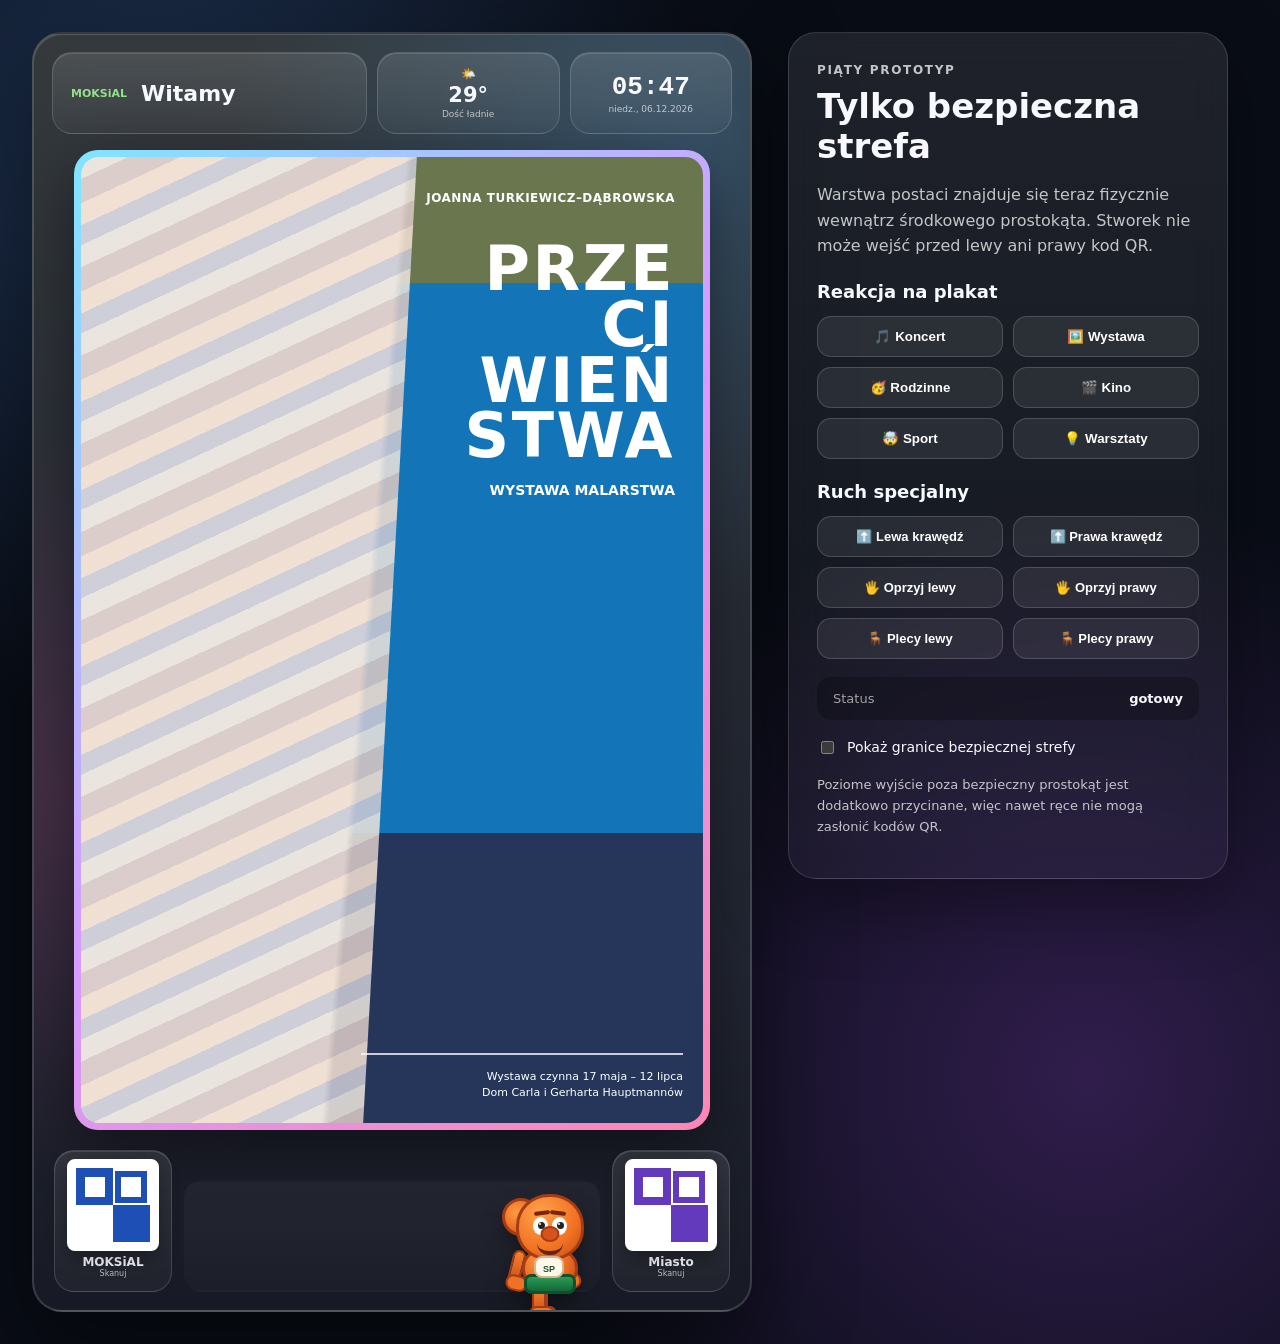
==== index.html @ c678b109 "Przełącz podgląd na wersję zamkniętą w bezpiecznej strefie" ====
<!doctype html>
<html lang="pl">
<head>
  <meta charset="utf-8">
  <meta name="viewport" content="width=device-width, initial-scale=1">
  <title>Interaktywny Stworek — prototyp ruchu</title>
  <link rel="stylesheet" href="demo.css?v=5">
  <link rel="stylesheet" href="src/mascot-v3.css?v=5">
  <link rel="stylesheet" href="src/mascot-v4-overrides.css?v=5">
  <link rel="stylesheet" href="src/mascot-v5-overrides.css?v=5">
</head>
<body>
  <main class="workspace">
    <section class="screen" id="signage-demo" aria-label="Podgląd ekranu digital signage">
      <header class="screen__header">
        <div class="card welcome"><span class="welcome__mark">MOKSiAL</span><strong>Witamy</strong></div>
        <div class="card weather">🌤️ <strong>29°</strong><span>Dość ładnie</span></div>
        <div class="card clock"><strong id="clock">14:06</strong><span id="date">pon., 29.06.2026</span></div>
      </header>

      <section class="poster-frame" aria-live="polite">
        <div class="poster poster--wystawa" id="demo-poster" data-category="wystawa">
          <p class="poster__eyebrow" id="poster-eyebrow">JOANNA TURKIEWICZ–DĄBROWSKA</p>
          <h1 id="poster-title">PRZE<br>CI<br>WIEŃ<br>STWA</h1>
          <p class="poster__subtitle" id="poster-subtitle">WYSTAWA MALARSTWA</p>
          <div class="poster__art" aria-hidden="true"></div>
          <div class="poster__details" id="poster-details">Wystawa czynna 17 maja – 12 lipca<br>Dom Carla i Gerharta Hauptmannów</div>
        </div>
      </section>

      <footer class="screen__dock" id="mascot-host">
        <article class="qr-card" id="qr-left"><div class="fake-qr" aria-hidden="true"></div><strong>MOKSiAL</strong><span>Skanuj</span></article>
        <div class="mascot-track" id="mascot-track" aria-hidden="true"><span>bezpieczna strefa stworka</span></div>
        <article class="qr-card" id="qr-right"><div class="fake-qr fake-qr--city" aria-hidden="true"></div><strong>Miasto</strong><span>Skanuj</span></article>
      </footer>
    </section>

    <aside class="panel">
      <p class="panel__kicker">Piąty prototyp</p>
      <h2>Tylko bezpieczna strefa</h2>
      <p>Warstwa postaci znajduje się teraz fizycznie wewnątrz środkowego prostokąta. Stworek nie może wejść przed lewy ani prawy kod QR.</p>

      <h3>Reakcja na plakat</h3>
      <div class="panel__buttons">
        <button data-demo="koncert">🎵 Koncert</button>
        <button data-demo="wystawa">🖼️ Wystawa</button>
        <button data-demo="rodzinne">🥳 Rodzinne</button>
        <button data-demo="kino">🎬 Kino</button>
        <button data-demo="sport">🤯 Sport</button>
        <button data-demo="warsztaty">💡 Warsztaty</button>
      </div>

      <h3>Ruch specjalny</h3>
      <div class="panel__buttons panel__buttons--special">
        <button data-action="climb-left">⬆️ Lewa krawędź</button>
        <button data-action="climb-right">⬆️ Prawa krawędź</button>
        <button data-action="lean-left-hand">🖐️ Oprzyj lewy</button>
        <button data-action="lean-right-hand">🖐️ Oprzyj prawy</button>
        <button data-action="lean-left-back">🪑 Plecy lewy</button>
        <button data-action="lean-right-back">🪑 Plecy prawy</button>
      </div>

      <div class="panel__status"><span>Status</span><strong id="status">uruchamianie…</strong></div>
      <label class="toggle"><input type="checkbox" id="debug-toggle"> Pokaż granice bezpiecznej strefy</label>
      <p class="panel__note">Poziome wyjście poza bezpieczny prostokąt jest dodatkowo przycinane, więc nawet ręce nie mogą zasłonić kodów QR.</p>
    </aside>
  </main>

  <script src="src/mascot-v3.js?v=5"></script>
  <script src="src/mascot-v4-patch.js?v=5"></script>
  <script src="demo-v5.js?v=5"></script>
</body>
</html>
---- demo.css ----
:root{color-scheme:dark;font-family:Inter,system-ui,-apple-system,BlinkMacSystemFont,"Segoe UI",sans-serif;background:#090d16;color:#f7f9ff}*{box-sizing:border-box}body{margin:0;min-height:100vh;background:radial-gradient(circle at 12% 12%,#1d3150,transparent 34%),radial-gradient(circle at 85% 80%,#301d4c,transparent 38%),#090d16}.workspace{width:min(1480px,100%);margin:0 auto;padding:32px;display:grid;grid-template-columns:minmax(430px,720px) minmax(280px,440px);gap:36px;align-items:start}.screen{position:relative;aspect-ratio:9/16;border:2px solid rgba(255,255,255,.14);border-radius:30px;padding:18px;background:linear-gradient(180deg,#34393c,#222633 72%,#171a24);box-shadow:0 32px 90px rgba(0,0,0,.5),inset 0 1px rgba(255,255,255,.15);overflow:hidden}.screen:before{content:"";position:absolute;inset:0;background:radial-gradient(circle at 90% 10%,rgba(71,173,255,.22),transparent 34%),radial-gradient(circle at 10% 60%,rgba(255,81,176,.16),transparent 38%);pointer-events:none}.screen__header{position:relative;z-index:2;display:grid;grid-template-columns:1.55fr .9fr .8fr;gap:10px;height:82px}.card{border:1px solid rgba(255,255,255,.15);border-radius:20px;background:linear-gradient(180deg,rgba(255,255,255,.12),rgba(255,255,255,.04));backdrop-filter:blur(18px);box-shadow:inset 0 1px rgba(255,255,255,.12)}.welcome{display:flex;align-items:center;gap:14px;padding:14px 18px}.welcome__mark{font-size:11px;color:#91e387;font-weight:900}.welcome strong{font-size:22px}.weather,.clock{display:flex;flex-direction:column;justify-content:center;align-items:center;gap:2px}.weather{font-size:12px}.weather strong{font-size:21px}.weather span,.clock span{font-size:9px;color:rgba(255,255,255,.68)}.clock strong{font-size:26px;font-family:ui-monospace,Menlo,monospace}.poster-frame{position:absolute;z-index:2;left:40px;right:40px;top:116px;bottom:180px;border-radius:24px;padding:7px;background:linear-gradient(135deg,#7fe5ff,#d69cff,#ff86b3);box-shadow:0 22px 60px rgba(0,0,0,.44)}.poster{position:relative;width:100%;height:100%;border-radius:18px;overflow:hidden;background:#f6f1e7;color:#fff;padding:34px 28px;text-align:right;isolation:isolate;transition:background .45s ease,filter .45s ease}.poster:before{content:"";position:absolute;inset:0;z-index:-3;background:linear-gradient(95deg,rgba(255,255,255,.95) 0 46%,rgba(0,0,0,0) 47%)}.poster__art{position:absolute;z-index:-2;inset:0 46% 0 0;background:repeating-linear-gradient(155deg,#e9e2db 0 20px,#d7c7c4 20px 42px,#f0ddcf 42px 62px,#c9c9d4 62px 80px);clip-path:polygon(0 0,100% 0,84% 100%,0 100%);opacity:.88}.poster__eyebrow{margin:0 0 36px 48%;font-size:12px;font-weight:900;letter-spacing:.04em}.poster h1{margin:0 0 12px 48%;font-size:clamp(34px,6vw,62px);line-height:.9;letter-spacing:.04em}.poster__subtitle{margin:18px 0 0 48%;font-size:14px;font-weight:900}.poster__details{position:absolute;left:45%;right:20px;bottom:22px;padding-top:14px;border-top:2px solid rgba(255,255,255,.75);font-size:11px;line-height:1.45}.poster--wystawa{background:linear-gradient(180deg,#69764e 0 13%,#1375b7 13% 70%,#26365a 70%)}.poster--koncert{background:linear-gradient(180deg,#4f1020,#ba2e17 58%,#1b0d14)}.poster--koncert:before{background:radial-gradient(circle at 20% 45%,rgba(255,182,61,.96),transparent 18%),linear-gradient(95deg,#30100e 0 46%,transparent 47%)}.poster--koncert .poster__art{background:repeating-linear-gradient(90deg,#ff9e1b 0 8px,#db2c18 8px 15px,#3b0f11 15px 25px)}.poster--rodzinne{background:linear-gradient(180deg,#f6c86b,#e56c86 65%,#65407d)}.poster--rodzinne:before{background:linear-gradient(95deg,#fff0c9 0 46%,transparent 47%)}.poster--kino{background:linear-gradient(180deg,#0c1731,#273c7a 60%,#0a101f)}.poster--kino:before{background:linear-gradient(95deg,#19213a 0 46%,transparent 47%)}.poster--sport{background:linear-gradient(180deg,#145370,#1b8a70 63%,#123a3d)}.poster--sport:before{background:linear-gradient(95deg,#cbe9e8 0 46%,transparent 47%)}.poster--warsztaty{background:linear-gradient(180deg,#6a3f86,#d15a72 65%,#43264c)}.poster--warsztaty:before{background:linear-gradient(95deg,#f1dfb7 0 46%,transparent 47%)}.screen__dock{position:absolute;z-index:4;left:20px;right:20px;bottom:18px;height:142px;display:grid;grid-template-columns:118px 1fr 118px;gap:12px;align-items:end;overflow:visible}.qr-card{position:relative;height:142px;border-radius:20px;border:1px solid rgba(255,255,255,.15);background:linear-gradient(180deg,rgba(255,255,255,.1),rgba(255,255,255,.04));display:flex;flex-direction:column;align-items:center;justify-content:flex-start;padding:8px;box-shadow:inset 0 1px rgba(255,255,255,.12)}.qr-card strong{font-size:12px;margin-top:4px}.qr-card span{font-size:8px;color:rgba(255,255,255,.7)}.fake-qr{width:92px;height:92px;border-radius:8px;background:conic-gradient(from 90deg,#1e4fb4 0 25%,#fff 0 50%,#1e4fb4 0 75%,#fff 0);border:9px solid #fff;box-shadow:0 8px 20px rgba(0,0,0,.3);position:relative}.fake-qr:before,.fake-qr:after{content:"";position:absolute;width:20px;height:20px;border:6px solid #1e4fb4;background:#fff;top:3px}.fake-qr:before{left:3px}.fake-qr:after{right:3px}.fake-qr--city{filter:hue-rotate(35deg)}.mascot-track{position:relative;height:112px;align-self:end;border:2px dashed transparent;border-radius:18px;overflow:visible;background:linear-gradient(180deg,rgba(255,255,255,.04),rgba(255,255,255,.02))}.mascot-track>span{position:absolute;inset:auto 0 6px;text-align:center;font-size:9px;color:transparent;letter-spacing:.08em;text-transform:uppercase}.screen.debug .mascot-track{border-color:#ff4d72;background:rgba(255,77,114,.08)}.screen.debug .mascot-track>span{color:#ff91a7}.panel{position:sticky;top:24px;border:1px solid rgba(255,255,255,.14);border-radius:28px;padding:28px;background:linear-gradient(180deg,rgba(255,255,255,.09),rgba(255,255,255,.035));box-shadow:0 26px 70px rgba(0,0,0,.36);backdrop-filter:blur(20px)}.panel__kicker{margin:0 0 6px;color:#7bd9ff;font-weight:900;text-transform:uppercase;letter-spacing:.14em;font-size:12px}.panel h2{margin:0 0 12px;font-size:34px}.panel h3{margin:22px 0 10px;font-size:18px}.panel p{line-height:1.6;color:rgba(255,255,255,.74)}.panel__buttons{display:grid;grid-template-columns:1fr 1fr;gap:10px;margin:14px 0}.panel__buttons--special button{font-size:13px}.panel button{border:1px solid rgba(255,255,255,.16);border-radius:14px;padding:12px;background:rgba(255,255,255,.08);color:#fff;font-weight:800;cursor:pointer;transition:transform .16s ease,background .16s ease}.panel button:hover{transform:translateY(-2px);background:rgba(255,255,255,.14)}.panel__status{display:flex;justify-content:space-between;gap:16px;padding:14px 16px;border-radius:14px;background:rgba(0,0,0,.24);font-size:13px;margin-top:18px}.panel__status span{color:rgba(255,255,255,.6)}.toggle{display:flex;align-items:center;gap:10px;margin:18px 0;font-size:14px}.panel__note{font-size:13px!important}@media(max-width:980px){.workspace{grid-template-columns:1fr;padding:18px}.screen{width:min(100%,620px);margin:0 auto}.panel{position:static}}@media(max-width:560px){.workspace{padding:8px}.screen{border-radius:18px;padding:10px}.screen__header{height:66px;gap:6px}.welcome{padding:8px}.welcome strong{font-size:16px}.welcome__mark{font-size:8px}.weather strong{font-size:16px}.clock strong{font-size:19px}.poster-frame{left:22px;right:22px;top:88px;bottom:145px}.poster{padding:22px 16px}.poster__eyebrow{font-size:8px;margin-bottom:24px}.poster h1{font-size:32px}.poster__subtitle{font-size:10px}.poster__details{font-size:8px}.screen__dock{height:112px;grid-template-columns:86px 1fr 86px}.qr-card{height:112px}.fake-qr{width:68px;height:68px}.mascot-track{height:88px}.panel{padding:20px}.panel h2{font-size:28px}.panel__buttons{grid-template-columns:1fr}}
---- src/mascot-v3.css ----
.mascot-layer {
  position: absolute;
  inset: 0;
  z-index: 40;
  overflow: visible;
  pointer-events: none;
}

.mascot {
  --mascot-size: 108px;
  position: absolute;
  left: 0;
  bottom: 0;
  width: var(--mascot-size);
  height: calc(var(--mascot-size) * 1.18);
  transform-origin: 50% 100%;
  will-change: left, bottom;
  transition:
    left 1.55s cubic-bezier(.42, 0, .2, 1),
    bottom 1.05s cubic-bezier(.42, 0, .2, 1);
  filter: drop-shadow(0 10px 10px rgba(0, 0, 0, .32));
}

.mascot__reaction {
  position: absolute;
  left: 50%;
  bottom: 94%;
  min-width: 34px;
  padding: 5px 9px;
  border-radius: 999px;
  background: #fff;
  color: #152032;
  font-size: 15px;
  font-weight: 950;
  text-align: center;
  box-shadow: 0 8px 20px rgba(0, 0, 0, .3);
  opacity: 0;
  transform: translate(-50%, 5px) scale(.78);
  transition: opacity .2s ease, transform .2s ease;
  white-space: nowrap;
  z-index: 6;
}

.mascot__reaction::after {
  content: "";
  position: absolute;
  left: 50%;
  top: 100%;
  transform: translateX(-50%);
  border: 6px solid transparent;
  border-top-color: #fff;
}

.mascot.is-speaking .mascot__reaction {
  opacity: 1;
  transform: translate(-50%, 0) scale(1);
}

.mascot__character {
  position: relative;
  width: 100%;
  height: 100%;
  transform-origin: 50% 100%;
}

.mascot__ear,
.mascot__head,
.mascot__body,
.mascot__arm,
.mascot__leg,
.mascot__shorts,
.mascot__badge,
.mascot__nose,
.mascot__mouth,
.mascot__eye,
.mascot__brow {
  position: absolute;
}

.mascot__ear {
  top: 10px;
  width: 38px;
  height: 38px;
  border-radius: 50%;
  background: radial-gradient(circle at 35% 35%, #ff9b42, #ea6d22 58%, #bb4115 100%);
  border: 3px solid #a63c14;
  z-index: 1;
}

.mascot__ear--left { left: 6px; }
.mascot__ear--right { right: 6px; }

.mascot__head {
  left: 20px;
  top: 6px;
  width: 68px;
  height: 66px;
  border-radius: 48% 48% 46% 46%;
  background: radial-gradient(circle at 35% 28%, #ffa24a 0, #f17323 60%, #c54816 100%);
  border: 3px solid #a63c14;
  z-index: 3;
}

.mascot__brow {
  top: 14px;
  width: 16px;
  height: 4px;
  background: #7a250f;
  border-radius: 999px;
}

.mascot__brow--left { left: 15px; transform: rotate(-8deg); }
.mascot__brow--right { right: 15px; transform: rotate(8deg); }

.mascot__eye {
  top: 20px;
  width: 15px;
  height: 18px;
  border-radius: 50%;
  background: #fff;
}

.mascot__eye i {
  position: absolute;
  left: 5px;
  top: 5px;
  width: 7px;
  height: 7px;
  border-radius: 50%;
  background: #222;
}

.mascot__eye i::after {
  content: "";
  position: absolute;
  left: 1px;
  top: 1px;
  width: 2px;
  height: 2px;
  border-radius: 50%;
  background: #fff;
}

.mascot__eye--left { left: 14px; }
.mascot__eye--right { right: 14px; }

.mascot__nose {
  left: 50%;
  top: 29px;
  width: 19px;
  height: 16px;
  background: #d8521b;
  border: 2px solid #a63c14;
  border-radius: 50%;
  transform: translateX(-50%);
}

.mascot__mouth {
  left: 50%;
  top: 46px;
  width: 26px;
  height: 12px;
  border-bottom: 4px solid #692313;
  border-radius: 0 0 18px 18px;
  transform: translateX(-50%);
}

.mascot__body {
  left: 26px;
  top: 58px;
  width: 56px;
  height: 42px;
  border-radius: 50% 50% 42% 42%;
  background: radial-gradient(circle at 35% 25%, #ff9b42, #eb6a22 62%, #c54816 100%);
  border: 3px solid #a63c14;
  z-index: 2;
}

.mascot__shorts {
  left: 28px;
  top: 86px;
  width: 52px;
  height: 20px;
  border-radius: 7px 7px 8px 8px;
  background: linear-gradient(180deg, #2c9a55, #146837);
  border: 3px solid #0f512c;
  z-index: 3;
}

.mascot__badge {
  left: 38px;
  top: 68px;
  width: 30px;
  height: 22px;
  border-radius: 8px;
  background: #fff7e9;
  border: 2px solid #d0b891;
  color: #1d4e31;
  font: 700 9px/22px Arial, sans-serif;
  text-align: center;
  z-index: 4;
}

.mascot__arm {
  top: 62px;
  width: 13px;
  height: 37px;
  border-radius: 999px;
  background: linear-gradient(180deg, #f4822d, #c84b18);
  border: 2px solid #a63c14;
  transform-origin: 50% 6px;
  z-index: 1;
}

.mascot__arm::after {
  content: "";
  position: absolute;
  left: -3px;
  bottom: -6px;
  width: 18px;
  height: 12px;
  border-radius: 10px;
  background: #ee7125;
  border: 2px solid #a63c14;
}

.mascot__arm--left { left: 17px; transform: rotate(14deg); }
.mascot__arm--right { right: 17px; transform: rotate(-14deg); }

.mascot__leg {
  top: 99px;
  width: 14px;
  height: 30px;
  border-radius: 999px;
  background: linear-gradient(180deg, #f4822d, #c84b18);
  border: 2px solid #a63c14;
  transform-origin: 50% 4px;
  z-index: 0;
}

.mascot__leg::after {
  content: "";
  position: absolute;
  left: -5px;
  bottom: -6px;
  width: 22px;
  height: 11px;
  border-radius: 12px;
  background: #ef7326;
  border: 2px solid #a63c14;
}

.mascot__leg--left { left: 38px; }
.mascot__leg--right { right: 38px; }

.mascot.facing-left .mascot__character { transform: scaleX(-1); }

.mascot.state-idle .mascot__character { animation: mascot-idle 2.4s ease-in-out infinite; }
.mascot.state-walk .mascot__character { animation: mascot-walk-body .78s ease-in-out infinite; }
.mascot.state-walk .mascot__arm--left { animation: mascot-walk-arm-left .78s ease-in-out infinite; }
.mascot.state-walk .mascot__arm--right { animation: mascot-walk-arm-right .78s ease-in-out infinite; }
.mascot.state-walk .mascot__leg--left { animation: mascot-walk-leg-left .78s ease-in-out infinite; }
.mascot.state-walk .mascot__leg--right { animation: mascot-walk-leg-right .78s ease-in-out infinite; }
.mascot.state-look .mascot__character { animation: mascot-look 1.8s ease-in-out infinite; }
.mascot.state-happy .mascot__character { animation: mascot-happy .9s ease-in-out 3; }
.mascot.state-happy .mascot__arm--left,
.mascot.state-happy .mascot__arm--right { animation: mascot-happy-arms .9s ease-in-out 3; }
.mascot.state-dance .mascot__character { animation: mascot-dance 1s ease-in-out infinite; }
.mascot.state-dance .mascot__arm--left { animation: mascot-dance-arm-left 1s ease-in-out infinite; }
.mascot.state-dance .mascot__arm--right { animation: mascot-dance-arm-right 1s ease-in-out infinite; }
.mascot.state-surprised .mascot__character { animation: mascot-surprised .8s ease-in-out 3; }
.mascot.state-think .mascot__character { animation: mascot-think 1.6s ease-in-out infinite; }
.mascot.state-point .mascot__arm--right { animation: mascot-point 1.15s ease-in-out infinite; }
.mascot.state-lean-hand .mascot__character { animation: mascot-lean-still 2s ease-in-out infinite; }
.mascot.state-lean-back .mascot__character { animation: mascot-lean-still 2s ease-in-out infinite; }
.mascot.state-climb .mascot__character { animation: mascot-climb-body .9s ease-in-out infinite; }
.mascot.state-climb .mascot__arm--left { animation: mascot-climb-arm-left .9s ease-in-out infinite; }
.mascot.state-climb .mascot__arm--right { animation: mascot-climb-arm-right .9s ease-in-out infinite; }
.mascot.state-climb .mascot__leg--left { animation: mascot-climb-leg-left .9s ease-in-out infinite; }
.mascot.state-climb .mascot__leg--right { animation: mascot-climb-leg-right .9s ease-in-out infinite; }

.mascot.state-lean-hand.target-left .mascot__arm--right { transform: rotate(-54deg) translateY(-2px); }
.mascot.state-lean-hand.target-right .mascot__arm--right { transform: rotate(-54deg) translateY(-2px); }

.mascot.state-lean-back.target-left .mascot__character {
  transform: translateX(-2px) rotate(-3deg);
}

.mascot.state-lean-back.target-right .mascot__character {
  transform: translateX(2px) rotate(3deg);
}

.mascot.facing-left.state-lean-back.target-right .mascot__character {
  transform: scaleX(-1) translateX(-2px) rotate(-3deg);
}

.mascot.state-surprised .mascot__mouth {
  width: 16px;
  height: 16px;
  border: 3px solid #692313;
  border-radius: 50%;
}

@keyframes mascot-idle {
  0%, 100% { transform: translateY(0) rotate(0); }
  50% { transform: translateY(-1px) rotate(.5deg); }
}

@keyframes mascot-walk-body {
  0%, 100% { transform: translateY(0) rotate(-1deg); }
  50% { transform: translateY(-2px) rotate(1deg); }
}

@keyframes mascot-walk-arm-left {
  0%, 100% { transform: rotate(18deg); }
  50% { transform: rotate(-12deg); }
}

@keyframes mascot-walk-arm-right {
  0%, 100% { transform: rotate(-18deg); }
  50% { transform: rotate(12deg); }
}

@keyframes mascot-walk-leg-left {
  0%, 100% { transform: rotate(-10deg); }
  50% { transform: rotate(10deg); }
}

@keyframes mascot-walk-leg-right {
  0%, 100% { transform: rotate(10deg); }
  50% { transform: rotate(-10deg); }
}

@keyframes mascot-look {
  0%, 100% { transform: rotate(0); }
  50% { transform: rotate(-4deg); }
}

@keyframes mascot-happy {
  0%, 100% { transform: translateY(0); }
  50% { transform: translateY(-4px); }
}

@keyframes mascot-happy-arms {
  0%, 100% { transform: rotate(0); }
  50% { transform: rotate(-42deg); }
}

@keyframes mascot-dance {
  0%, 100% { transform: translateX(-2px) rotate(-4deg); }
  50% { transform: translateX(2px) rotate(4deg); }
}

@keyframes mascot-dance-arm-left {
  0%, 100% { transform: rotate(24deg); }
  50% { transform: rotate(-38deg); }
}

@keyframes mascot-dance-arm-right {
  0%, 100% { transform: rotate(-24deg); }
  50% { transform: rotate(38deg); }
}

@keyframes mascot-surprised {
  0%, 100% { transform: scale(1); }
  50% { transform: scale(1.04); }
}

@keyframes mascot-think {
  0%, 100% { transform: rotate(0); }
  50% { transform: rotate(-4deg); }
}

@keyframes mascot-point {
  0%, 100% { transform: rotate(-18deg); }
  50% { transform: rotate(-60deg); }
}

@keyframes mascot-lean-still {
  0%, 100% { translate: 0 0; }
  50% { translate: 0 -1px; }
}

@keyframes mascot-climb-body {
  0%, 100% { transform: translateY(0) rotate(-2deg); }
  50% { transform: translateY(-3px) rotate(2deg); }
}

@keyframes mascot-climb-arm-left {
  0%, 100% { transform: rotate(18deg); }
  50% { transform: rotate(-48deg); }
}

@keyframes mascot-climb-arm-right {
  0%, 100% { transform: rotate(-18deg); }
  50% { transform: rotate(48deg); }
}

@keyframes mascot-climb-leg-left {
  0%, 100% { transform: rotate(-8deg); }
  50% { transform: rotate(12deg); }
}

@keyframes mascot-climb-leg-right {
  0%, 100% { transform: rotate(12deg); }
  50% { transform: rotate(-8deg); }
}

@media (max-width: 560px) {
  .mascot { --mascot-size: 84px; }
  .mascot__reaction { font-size: 12px; bottom: 90%; }
}

@media (prefers-reduced-motion: reduce) {
  .mascot,
  .mascot * {
    animation: none !important;
    transition: none !important;
  }
}
---- src/mascot-v4-overrides.css ----
.mascot{left:0 !important;bottom:0 !important;transform:translate3d(0,0,0);transition-property:transform !important;transition-timing-function:cubic-bezier(.25,.7,.2,1) !important;will-change:transform;}.mascot__flip{position:relative;width:100%;height:100%;transform-origin:50% 100%;transition:transform .18s ease;}.mascot.facing-left .mascot__flip{transform:scaleX(-1);}.mascot.facing-left .mascot__character{transform:none;}.mascot.state-idle .mascot__character{animation:v4-idle 2.8s ease-in-out infinite;}.mascot.state-walk .mascot__character{animation:v4-walk-body .9s ease-in-out infinite;}.mascot.state-walk .mascot__arm--left{animation:v4-walk-arm-left .9s ease-in-out infinite;}.mascot.state-walk .mascot__arm--right{animation:v4-walk-arm-right .9s ease-in-out infinite;}.mascot.state-walk .mascot__leg--left{animation:v4-walk-leg-left .9s ease-in-out infinite;}.mascot.state-walk .mascot__leg--right{animation:v4-walk-leg-right .9s ease-in-out infinite;}.mascot.state-look .mascot__character{animation:v4-look 2s ease-in-out infinite;}.mascot.state-happy .mascot__character{animation:v4-happy 1s ease-in-out 3;}.mascot.state-happy .mascot__arm--left,.mascot.state-happy .mascot__arm--right{animation:v4-happy-arms 1s ease-in-out 3;}.mascot.state-dance .mascot__character{animation:v4-dance 1.1s ease-in-out infinite;}.mascot.state-dance .mascot__arm--left{animation:v4-dance-arm-left 1.1s ease-in-out infinite;}.mascot.state-dance .mascot__arm--right{animation:v4-dance-arm-right 1.1s ease-in-out infinite;}.mascot.state-dance .mascot__leg--left,.mascot.state-dance .mascot__leg--right{animation:none;}.mascot.state-surprised .mascot__character{animation:v4-surprised .95s ease-in-out 2;}.mascot.state-think .mascot__character{animation:v4-think 1.8s ease-in-out infinite;}.mascot.state-point .mascot__arm--right{animation:v4-point 1.2s ease-in-out infinite;}.mascot.state-lean-hand .mascot__character,.mascot.state-lean-back .mascot__character{animation:v4-lean 2.2s ease-in-out infinite;}.mascot.state-lean-hand .mascot__arm--right{transform:rotate(-58deg) translateY(-1px);}.mascot.state-climb .mascot__character{animation:v4-climb-body 1s ease-in-out infinite;}.mascot.state-climb .mascot__arm--left{animation:v4-climb-arm-left 1s ease-in-out infinite;}.mascot.state-climb .mascot__arm--right{animation:v4-climb-arm-right 1s ease-in-out infinite;}.mascot.state-climb .mascot__leg--left{animation:v4-climb-leg-left 1s ease-in-out infinite;}.mascot.state-climb .mascot__leg--right{animation:v4-climb-leg-right 1s ease-in-out infinite;}@keyframes v4-idle{0%,100%{transform:rotate(0deg);}50%{transform:rotate(.35deg);}}@keyframes v4-walk-body{0%,100%{transform:rotate(-.8deg);}50%{transform:rotate(.8deg);}}@keyframes v4-walk-arm-left{0%,100%{transform:rotate(12deg);}50%{transform:rotate(-8deg);}}@keyframes v4-walk-arm-right{0%,100%{transform:rotate(-12deg);}50%{transform:rotate(8deg);}}@keyframes v4-walk-leg-left{0%,100%{transform:rotate(-7deg);}50%{transform:rotate(7deg);}}@keyframes v4-walk-leg-right{0%,100%{transform:rotate(7deg);}50%{transform:rotate(-7deg);}}@keyframes v4-look{0%,100%{transform:rotate(0deg);}50%{transform:rotate(-3deg);}}@keyframes v4-happy{0%,100%{transform:translateY(0);}50%{transform:translateY(-2px);}}@keyframes v4-happy-arms{0%,100%{transform:rotate(0deg);}50%{transform:rotate(-34deg);}}@keyframes v4-dance{0%,100%{transform:translateX(-1px) rotate(-3deg);}50%{transform:translateX(1px) rotate(3deg);}}@keyframes v4-dance-arm-left{0%,100%{transform:rotate(20deg);}50%{transform:rotate(-30deg);}}@keyframes v4-dance-arm-right{0%,100%{transform:rotate(-20deg);}50%{transform:rotate(30deg);}}@keyframes v4-surprised{0%,100%{transform:scale(1);}50%{transform:scale(1.025);}}@keyframes v4-think{0%,100%{transform:rotate(0deg);}50%{transform:rotate(-3deg);}}@keyframes v4-point{0%,100%{transform:rotate(-20deg);}50%{transform:rotate(-52deg);}}@keyframes v4-lean{0%,100%{transform:translateY(0);}50%{transform:translateY(-.5px);}}@keyframes v4-climb-body{0%,100%{transform:rotate(-1deg);}50%{transform:rotate(1deg);}}@keyframes v4-climb-arm-left{0%,100%{transform:rotate(12deg);}50%{transform:rotate(-38deg);}}@keyframes v4-climb-arm-right{0%,100%{transform:rotate(-12deg);}50%{transform:rotate(38deg);}}@keyframes v4-climb-leg-left{0%,100%{transform:rotate(-6deg);}50%{transform:rotate(9deg);}}@keyframes v4-climb-leg-right{0%,100%{transform:rotate(9deg);}50%{transform:rotate(-6deg);}}
---- src/mascot-v5-overrides.css ----
.mascot-track{overflow:visible!important}.mascot-track>.mascot-layer{clip-path:inset(-140px 0 -30px 0);overflow:visible}.mascot{transition-property:transform!important;transition-timing-function:cubic-bezier(.22,.75,.2,1)!important;transition-duration:1.8s!important}.mascot.state-idle .mascot__character{animation:none!important}.mascot.state-walk .mascot__character{animation:none!important}.mascot.state-walk .mascot__arm--left{animation:v5-arm-left 1.05s ease-in-out infinite!important}.mascot.state-walk .mascot__arm--right{animation:v5-arm-right 1.05s ease-in-out infinite!important}.mascot.state-walk .mascot__leg--left{animation:v5-leg-left 1.05s ease-in-out infinite!important}.mascot.state-walk .mascot__leg--right{animation:v5-leg-right 1.05s ease-in-out infinite!important}.mascot.state-climb .mascot__character{animation:none!important}.mascot.state-climb .mascot__arm--left{animation:v5-climb-arm-left 1.1s ease-in-out infinite!important}.mascot.state-climb .mascot__arm--right{animation:v5-climb-arm-right 1.1s ease-in-out infinite!important}.mascot.state-climb .mascot__leg--left{animation:v5-climb-leg-left 1.1s ease-in-out infinite!important}.mascot.state-climb .mascot__leg--right{animation:v5-climb-leg-right 1.1s ease-in-out infinite!important}.mascot.state-happy .mascot__character{animation:v5-happy 1.15s ease-in-out 2!important}.mascot.state-dance .mascot__character{animation:v5-dance 1.25s ease-in-out infinite!important}.mascot.state-surprised .mascot__character{animation:v5-surprised 1.1s ease-in-out 2!important}.mascot.state-lean-hand .mascot__character,.mascot.state-lean-back .mascot__character{animation:none!important}@keyframes v5-arm-left{0%,100%{transform:rotate(10deg)}50%{transform:rotate(-6deg)}}@keyframes v5-arm-right{0%,100%{transform:rotate(-10deg)}50%{transform:rotate(6deg)}}@keyframes v5-leg-left{0%,100%{transform:rotate(-5deg)}50%{transform:rotate(5deg)}}@keyframes v5-leg-right{0%,100%{transform:rotate(5deg)}50%{transform:rotate(-5deg)}}@keyframes v5-climb-arm-left{0%,100%{transform:rotate(10deg)}50%{transform:rotate(-30deg)}}@keyframes v5-climb-arm-right{0%,100%{transform:rotate(-10deg)}50%{transform:rotate(30deg)}}@keyframes v5-climb-leg-left{0%,100%{transform:rotate(-4deg)}50%{transform:rotate(7deg)}}@keyframes v5-climb-leg-right{0%,100%{transform:rotate(7deg)}50%{transform:rotate(-4deg)}}@keyframes v5-happy{0%,100%{transform:translateY(0)}50%{transform:translateY(-1px)}}@keyframes v5-dance{0%,100%{transform:rotate(-2deg)}50%{transform:rotate(2deg)}}@keyframes v5-surprised{0%,100%{transform:scale(1)}50%{transform:scale(1.015)}}
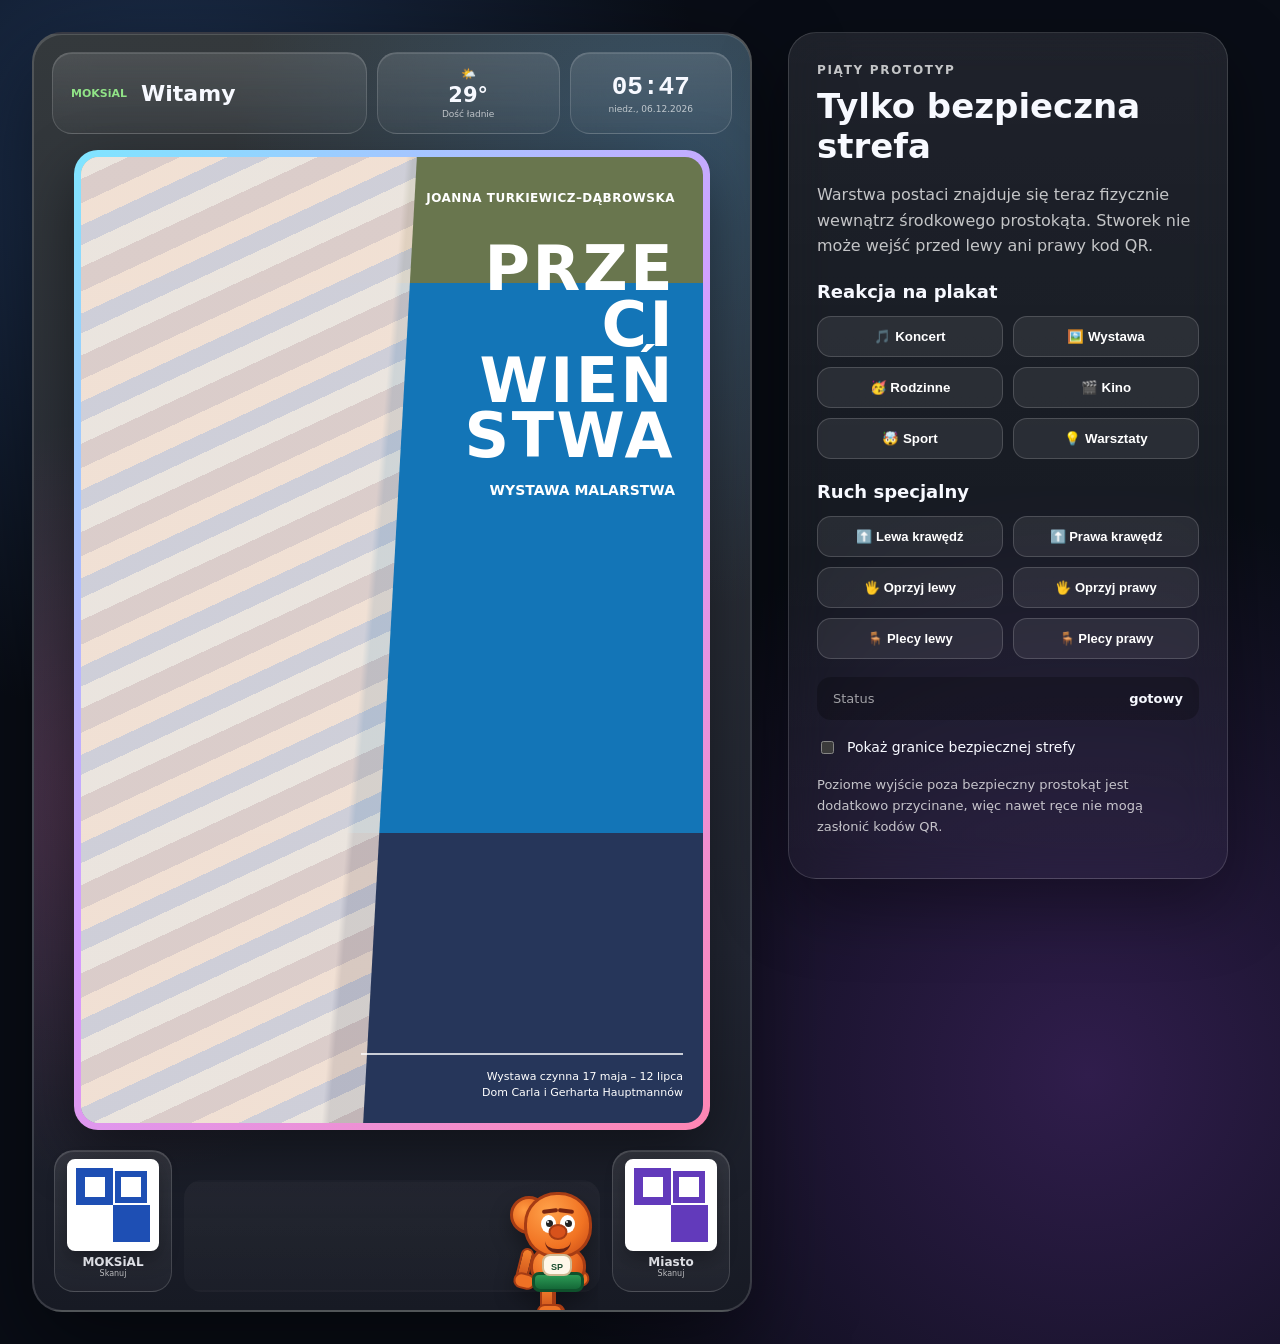
==== commit f67c92b2: "Włącz ścisłe ograniczenie do bezpiecznej strefy" ====
--- a/index.html
+++ b/index.html
@@ -68,6 +68,7 @@
 
   <script src="src/mascot-v3.js?v=5"></script>
   <script src="src/mascot-v4-patch.js?v=5"></script>
+  <script src="src/mascot-v5-patch.js?v=5"></script>
   <script src="demo-v5.js?v=5"></script>
 </body>
 </html>
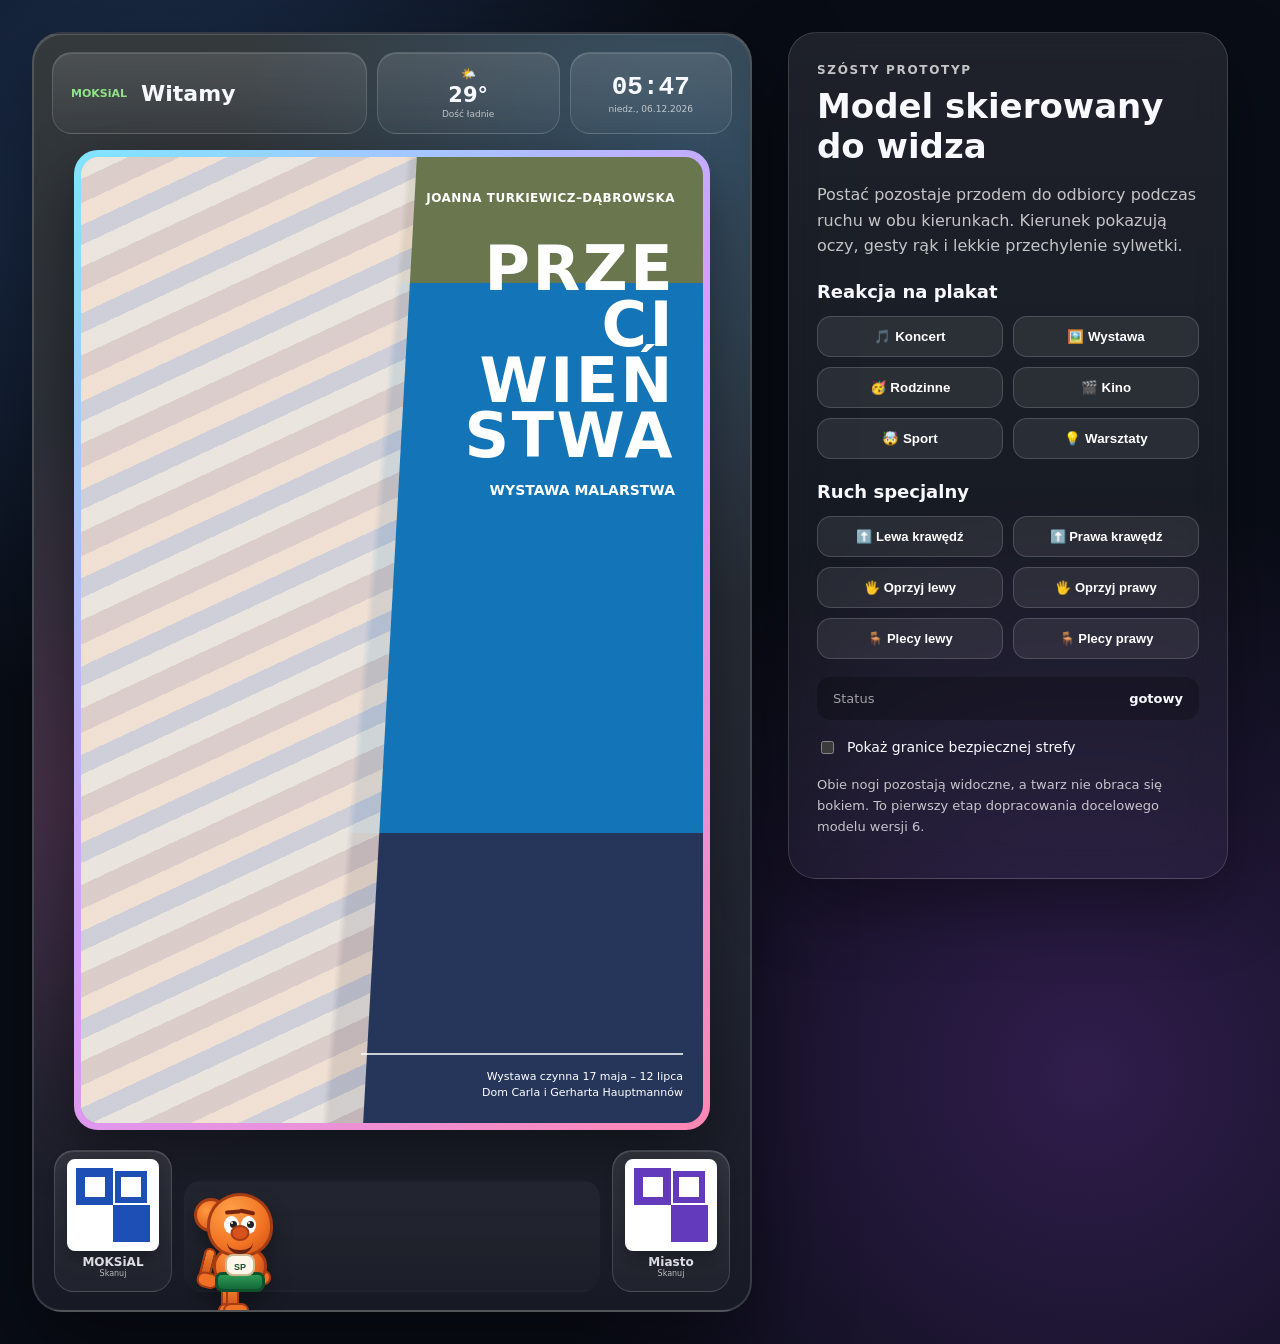
==== commit 6706b980: "Włącz frontowy model stworka wersji 6" ====
--- a/index.html
+++ b/index.html
@@ -4,10 +4,11 @@
   <meta charset="utf-8">
   <meta name="viewport" content="width=device-width, initial-scale=1">
   <title>Interaktywny Stworek — prototyp ruchu</title>
-  <link rel="stylesheet" href="demo.css?v=5">
-  <link rel="stylesheet" href="src/mascot-v3.css?v=5">
-  <link rel="stylesheet" href="src/mascot-v4-overrides.css?v=5">
-  <link rel="stylesheet" href="src/mascot-v5-overrides.css?v=5">
+  <link rel="stylesheet" href="demo.css?v=6">
+  <link rel="stylesheet" href="src/mascot-v3.css?v=6">
+  <link rel="stylesheet" href="src/mascot-v4-overrides.css?v=6">
+  <link rel="stylesheet" href="src/mascot-v5-overrides.css?v=6">
+  <link rel="stylesheet" href="src/mascot-v6-model.css?v=6">
 </head>
 <body>
   <main class="workspace">
@@ -36,9 +37,9 @@
     </section>
 
     <aside class="panel">
-      <p class="panel__kicker">Piąty prototyp</p>
-      <h2>Tylko bezpieczna strefa</h2>
-      <p>Warstwa postaci znajduje się teraz fizycznie wewnątrz środkowego prostokąta. Stworek nie może wejść przed lewy ani prawy kod QR.</p>
+      <p class="panel__kicker">Szósty prototyp</p>
+      <h2>Model skierowany do widza</h2>
+      <p>Postać pozostaje przodem do odbiorcy podczas ruchu w obu kierunkach. Kierunek pokazują oczy, gesty rąk i lekkie przechylenie sylwetki.</p>
 
       <h3>Reakcja na plakat</h3>
       <div class="panel__buttons">
@@ -62,13 +63,13 @@
 
       <div class="panel__status"><span>Status</span><strong id="status">uruchamianie…</strong></div>
       <label class="toggle"><input type="checkbox" id="debug-toggle"> Pokaż granice bezpiecznej strefy</label>
-      <p class="panel__note">Poziome wyjście poza bezpieczny prostokąt jest dodatkowo przycinane, więc nawet ręce nie mogą zasłonić kodów QR.</p>
+      <p class="panel__note">Obie nogi pozostają widoczne, a twarz nie obraca się bokiem. To pierwszy etap dopracowania docelowego modelu wersji 6.</p>
     </aside>
   </main>
 
-  <script src="src/mascot-v3.js?v=5"></script>
-  <script src="src/mascot-v4-patch.js?v=5"></script>
-  <script src="src/mascot-v5-patch.js?v=5"></script>
-  <script src="demo-v5.js?v=5"></script>
+  <script src="src/mascot-v3.js?v=6"></script>
+  <script src="src/mascot-v4-patch.js?v=6"></script>
+  <script src="src/mascot-v5-patch.js?v=6"></script>
+  <script src="demo-v5.js?v=6"></script>
 </body>
 </html>
--- a/src/mascot-v6-model.css
+++ b/src/mascot-v6-model.css
@@ -0,0 +1 @@
+.mascot__flip,.mascot.facing-left .mascot__flip,.mascot.facing-right .mascot__flip{transform:none!important}.mascot.facing-left .mascot__character,.mascot.facing-right .mascot__character{transform:none}.mascot__character{transform-origin:50% 100%}.mascot__head{left:21px;top:7px;width:66px;height:64px;border-radius:50% 50% 45% 45%}.mascot__ear{top:12px;width:34px;height:34px}.mascot__ear--left{left:8px}.mascot__ear--right{right:8px}.mascot__body{left:27px;top:59px;width:54px;height:40px}.mascot__shorts{left:29px;top:86px;width:50px;height:20px}.mascot__badge{left:39px;top:68px;width:30px;height:22px}.mascot__leg{top:99px;width:13px;height:29px}.mascot__leg--left{left:35px}.mascot__leg--right{right:35px}.mascot__arm{top:62px;width:12px;height:36px}.mascot__arm--left{left:18px}.mascot__arm--right{right:18px}.mascot__eye{top:20px}.mascot__eye--left{left:14px}.mascot__eye--right{right:14px}.mascot.facing-left .mascot__eye i{left:3px}.mascot.facing-right .mascot__eye i{left:6px}.mascot.facing-left .mascot__brow--left{transform:rotate(-12deg)}.mascot.facing-left .mascot__brow--right{transform:rotate(4deg)}.mascot.facing-right .mascot__brow--left{transform:rotate(-4deg)}.mascot.facing-right .mascot__brow--right{transform:rotate(12deg)}.mascot.state-walk.facing-left .mascot__character{animation:v6-walk-left 1.15s ease-in-out infinite!important}.mascot.state-walk.facing-right .mascot__character{animation:v6-walk-right 1.15s ease-in-out infinite!important}.mascot.state-lean-hand.facing-left .mascot__character{transform:rotate(-2deg)}.mascot.state-lean-hand.facing-right .mascot__character{transform:rotate(2deg)}.mascot.state-lean-back.facing-left .mascot__character{transform:translateX(-1px) rotate(-2deg)}.mascot.state-lean-back.facing-right .mascot__character{transform:translateX(1px) rotate(2deg)}.mascot.state-point.facing-left .mascot__arm--left{animation:v6-point-left 1.2s ease-in-out infinite!important}.mascot.state-point.facing-left .mascot__arm--right{animation:none!important}.mascot.state-point.facing-right .mascot__arm--right{animation:v6-point-right 1.2s ease-in-out infinite!important}.mascot.state-point.facing-right .mascot__arm--left{animation:none!important}@keyframes v6-walk-left{0%,100%{transform:translateX(0) rotate(0deg)}50%{transform:translateX(-1px) rotate(-1deg)}}@keyframes v6-walk-right{0%,100%{transform:translateX(0) rotate(0deg)}50%{transform:translateX(1px) rotate(1deg)}}@keyframes v6-point-left{0%,100%{transform:rotate(18deg)}50%{transform:rotate(52deg)}}@keyframes v6-point-right{0%,100%{transform:rotate(-18deg)}50%{transform:rotate(-52deg)}}
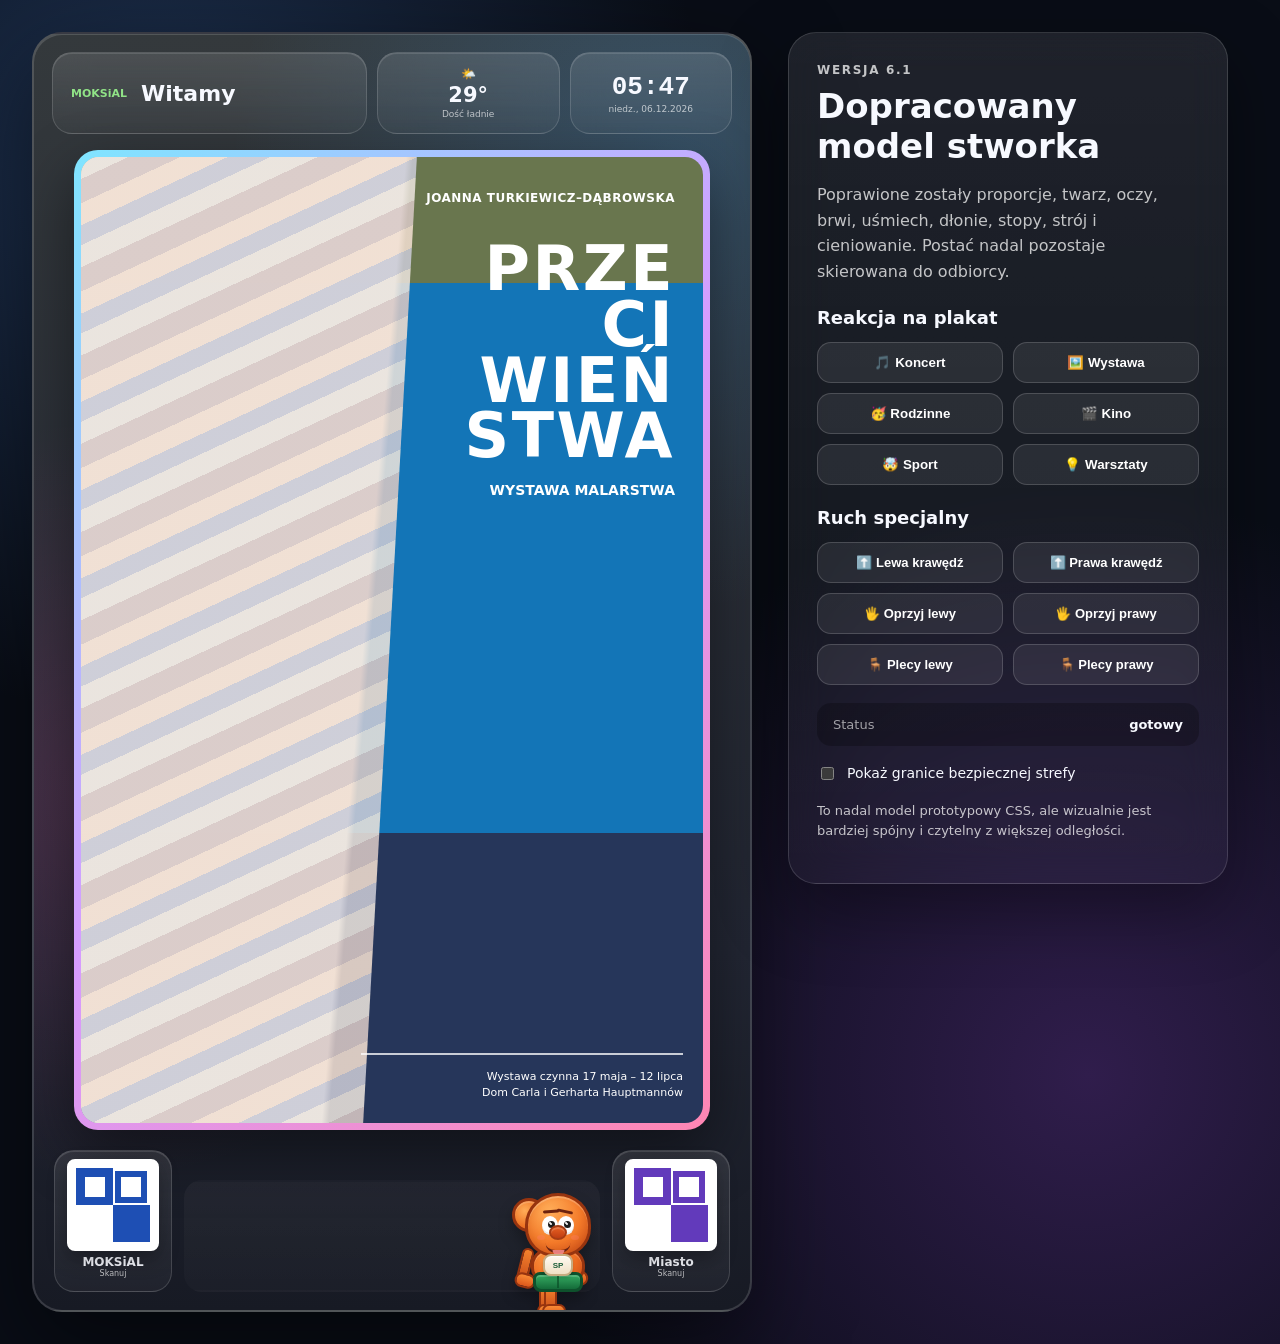
==== commit 3dc88ac1: "Włącz dopracowany model wersji 6.1" ====
--- a/index.html
+++ b/index.html
@@ -4,11 +4,12 @@
   <meta charset="utf-8">
   <meta name="viewport" content="width=device-width, initial-scale=1">
   <title>Interaktywny Stworek — prototyp ruchu</title>
-  <link rel="stylesheet" href="demo.css?v=6">
-  <link rel="stylesheet" href="src/mascot-v3.css?v=6">
-  <link rel="stylesheet" href="src/mascot-v4-overrides.css?v=6">
-  <link rel="stylesheet" href="src/mascot-v5-overrides.css?v=6">
-  <link rel="stylesheet" href="src/mascot-v6-model.css?v=6">
+  <link rel="stylesheet" href="demo.css?v=6-1">
+  <link rel="stylesheet" href="src/mascot-v3.css?v=6-1">
+  <link rel="stylesheet" href="src/mascot-v4-overrides.css?v=6-1">
+  <link rel="stylesheet" href="src/mascot-v5-overrides.css?v=6-1">
+  <link rel="stylesheet" href="src/mascot-v6-model.css?v=6-1">
+  <link rel="stylesheet" href="src/mascot-v6-polish.css?v=6-1">
 </head>
 <body>
   <main class="workspace">
@@ -37,9 +38,9 @@
     </section>
 
     <aside class="panel">
-      <p class="panel__kicker">Szósty prototyp</p>
-      <h2>Model skierowany do widza</h2>
-      <p>Postać pozostaje przodem do odbiorcy podczas ruchu w obu kierunkach. Kierunek pokazują oczy, gesty rąk i lekkie przechylenie sylwetki.</p>
+      <p class="panel__kicker">Wersja 6.1</p>
+      <h2>Dopracowany model stworka</h2>
+      <p>Poprawione zostały proporcje, twarz, oczy, brwi, uśmiech, dłonie, stopy, strój i cieniowanie. Postać nadal pozostaje skierowana do odbiorcy.</p>
 
       <h3>Reakcja na plakat</h3>
       <div class="panel__buttons">
@@ -63,13 +64,13 @@
 
       <div class="panel__status"><span>Status</span><strong id="status">uruchamianie…</strong></div>
       <label class="toggle"><input type="checkbox" id="debug-toggle"> Pokaż granice bezpiecznej strefy</label>
-      <p class="panel__note">Obie nogi pozostają widoczne, a twarz nie obraca się bokiem. To pierwszy etap dopracowania docelowego modelu wersji 6.</p>
+      <p class="panel__note">To nadal model prototypowy CSS, ale wizualnie jest bardziej spójny i czytelny z większej odległości.</p>
     </aside>
   </main>
 
-  <script src="src/mascot-v3.js?v=6"></script>
-  <script src="src/mascot-v4-patch.js?v=6"></script>
-  <script src="src/mascot-v5-patch.js?v=6"></script>
-  <script src="demo-v5.js?v=6"></script>
+  <script src="src/mascot-v3.js?v=6-1"></script>
+  <script src="src/mascot-v4-patch.js?v=6-1"></script>
+  <script src="src/mascot-v5-patch.js?v=6-1"></script>
+  <script src="demo-v5.js?v=6-1"></script>
 </body>
 </html>
--- a/src/mascot-v6-polish.css
+++ b/src/mascot-v6-polish.css
@@ -0,0 +1 @@
+.mascot{filter:drop-shadow(0 8px 7px rgba(0,0,0,.28))}.mascot__head{background:radial-gradient(circle at 36% 26%,#ffad58 0,#f47a29 56%,#cf4b18 100%);border-color:#97340f;box-shadow:inset 0 2px 0 rgba(255,255,255,.22),inset 0 -4px 8px rgba(125,40,7,.18)}.mascot__ear{background:radial-gradient(circle at 35% 35%,#ffad58,#ee7425 60%,#c44215 100%);border-color:#97340f;box-shadow:inset 0 2px 0 rgba(255,255,255,.18)}.mascot__body{background:radial-gradient(circle at 35% 22%,#ff9d45,#ed6b21 64%,#c74a17 100%);border-color:#97340f;box-shadow:inset 0 2px 0 rgba(255,255,255,.16)}.mascot__eye{width:16px;height:19px;box-shadow:inset 0 -2px 0 rgba(0,0,0,.08)}.mascot__eye i{width:7px;height:7px;top:5px;background:#1c1c1c}.mascot__eye i::before{content:"";position:absolute;left:2px;top:2px;width:2px;height:2px;border-radius:50%;background:#fff}.mascot__brow{height:3px;background:#6d230e}.mascot__nose{width:18px;height:15px;background:linear-gradient(180deg,#e76022,#bf3e12);box-shadow:inset 0 2px 0 rgba(255,255,255,.18)}.mascot__mouth{top:47px;width:25px;height:10px;border-bottom-width:3px}.mascot__mouth::after{content:"";position:absolute;left:50%;top:7px;width:12px;height:5px;border-radius:0 0 10px 10px;background:#f58a8a;transform:translateX(-50%);opacity:.9}.mascot__head::before,.mascot__head::after{content:"";position:absolute;top:39px;width:8px;height:5px;border-radius:50%;background:rgba(255,126,105,.35)}.mascot__head::before{left:9px}.mascot__head::after{right:9px}.mascot__shorts{background:linear-gradient(180deg,#35aa62,#146b39);border-color:#0e512c;box-shadow:inset 0 2px 0 rgba(255,255,255,.16)}.mascot__shorts::before{content:"";position:absolute;left:50%;top:1px;bottom:1px;width:2px;background:rgba(8,76,38,.65);transform:translateX(-50%)}.mascot__badge{background:linear-gradient(180deg,#fffaf1,#efe0c5);border-color:#c7ac81;color:#175b35;font-size:8px;line-height:20px;box-shadow:0 2px 3px rgba(0,0,0,.15),inset 0 1px 0 #fff}.mascot__arm,.mascot__leg{border-color:#97340f}.mascot__arm::after{width:17px;height:11px;left:-3px;border-color:#97340f;background:linear-gradient(180deg,#f98a35,#db571b)}.mascot__leg::after{width:20px;height:10px;left:-4px;background:linear-gradient(180deg,#f98a35,#d9571b);border-color:#97340f;box-shadow:0 2px 2px rgba(0,0,0,.14)}.mascot__reaction{font-size:13px;padding:4px 8px;box-shadow:0 6px 14px rgba(0,0,0,.24)}.mascot.state-idle .mascot__eye i{animation:v6-look-around 5s ease-in-out infinite}.mascot.state-look .mascot__eye i{transform:translateY(-2px)}.mascot.state-happy .mascot__mouth{width:28px;height:12px;border-bottom-width:4px}.mascot.state-surprised .mascot__mouth::after{display:none}@keyframes v6-look-around{0%,20%,100%{transform:translateX(0)}35%,50%{transform:translateX(2px)}65%,80%{transform:translateX(-2px)}}
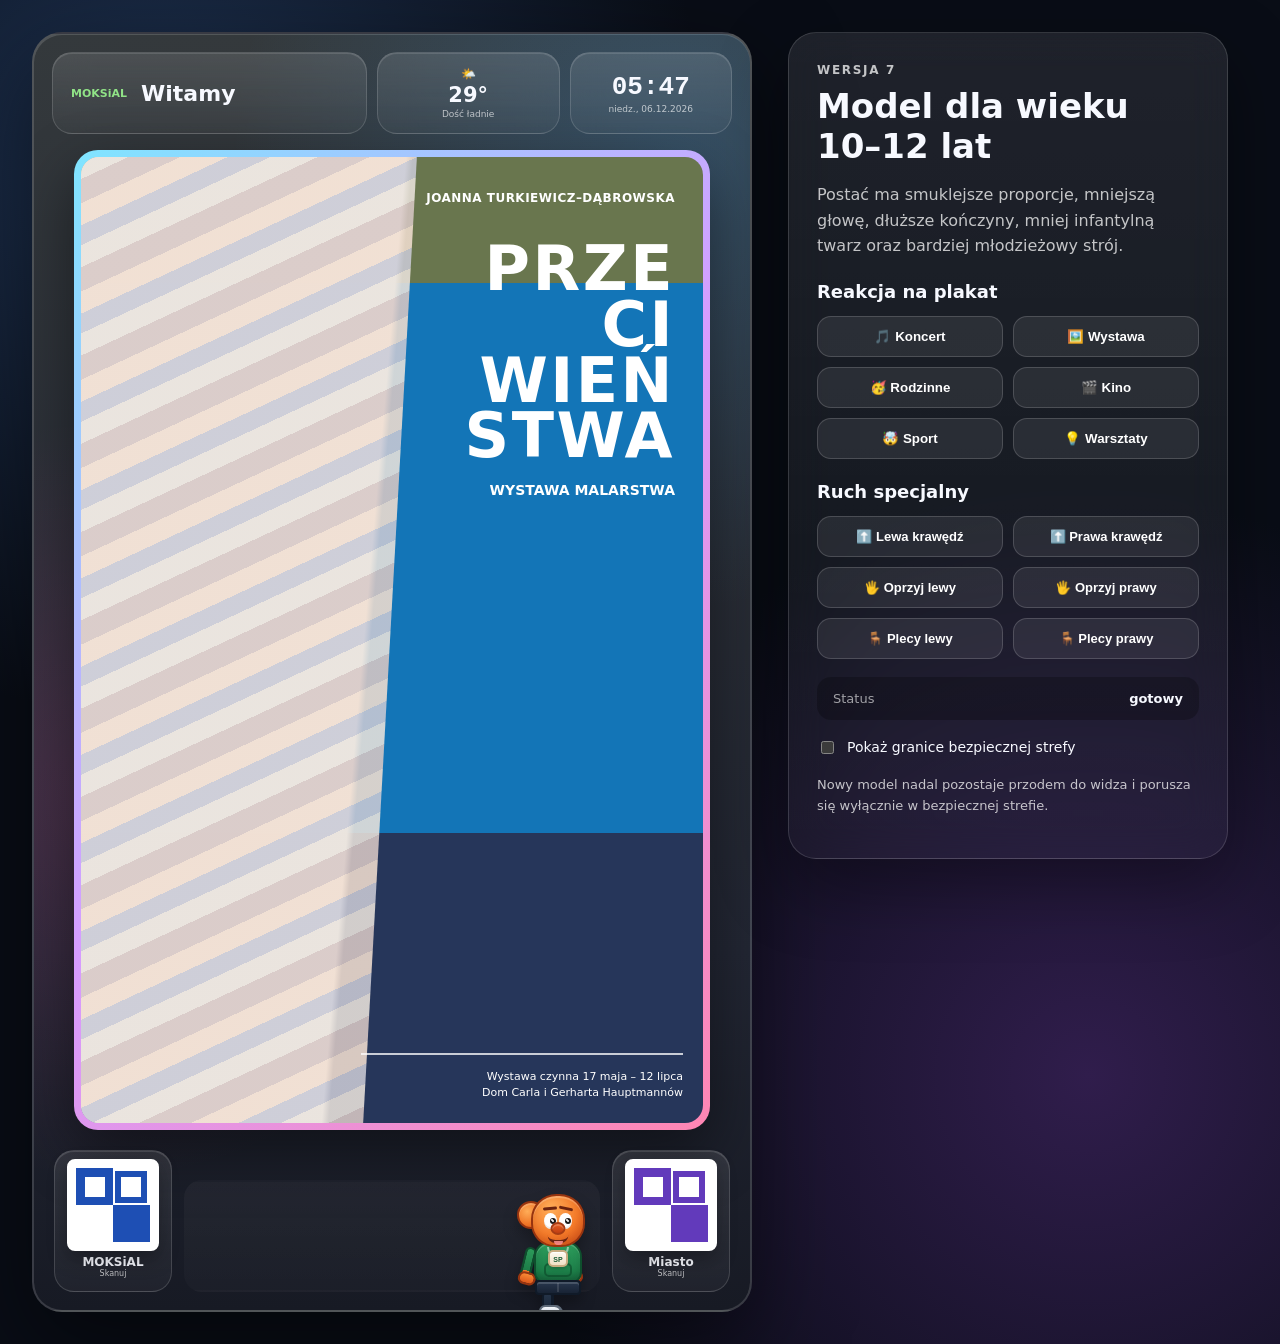
==== commit e6c18c85: "Włącz model wersji 7 dla wieku 10–12 lat" ====
--- a/index.html
+++ b/index.html
@@ -4,12 +4,13 @@
   <meta charset="utf-8">
   <meta name="viewport" content="width=device-width, initial-scale=1">
   <title>Interaktywny Stworek — prototyp ruchu</title>
-  <link rel="stylesheet" href="demo.css?v=6-1">
-  <link rel="stylesheet" href="src/mascot-v3.css?v=6-1">
-  <link rel="stylesheet" href="src/mascot-v4-overrides.css?v=6-1">
-  <link rel="stylesheet" href="src/mascot-v5-overrides.css?v=6-1">
-  <link rel="stylesheet" href="src/mascot-v6-model.css?v=6-1">
-  <link rel="stylesheet" href="src/mascot-v6-polish.css?v=6-1">
+  <link rel="stylesheet" href="demo.css?v=7">
+  <link rel="stylesheet" href="src/mascot-v3.css?v=7">
+  <link rel="stylesheet" href="src/mascot-v4-overrides.css?v=7">
+  <link rel="stylesheet" href="src/mascot-v5-overrides.css?v=7">
+  <link rel="stylesheet" href="src/mascot-v6-model.css?v=7">
+  <link rel="stylesheet" href="src/mascot-v6-polish.css?v=7">
+  <link rel="stylesheet" href="src/mascot-v7-preteen.css?v=7">
 </head>
 <body>
   <main class="workspace">
@@ -38,9 +39,9 @@
     </section>
 
     <aside class="panel">
-      <p class="panel__kicker">Wersja 6.1</p>
-      <h2>Dopracowany model stworka</h2>
-      <p>Poprawione zostały proporcje, twarz, oczy, brwi, uśmiech, dłonie, stopy, strój i cieniowanie. Postać nadal pozostaje skierowana do odbiorcy.</p>
+      <p class="panel__kicker">Wersja 7</p>
+      <h2>Model dla wieku 10–12 lat</h2>
+      <p>Postać ma smuklejsze proporcje, mniejszą głowę, dłuższe kończyny, mniej infantylną twarz oraz bardziej młodzieżowy strój.</p>
 
       <h3>Reakcja na plakat</h3>
       <div class="panel__buttons">
@@ -64,13 +65,13 @@
 
       <div class="panel__status"><span>Status</span><strong id="status">uruchamianie…</strong></div>
       <label class="toggle"><input type="checkbox" id="debug-toggle"> Pokaż granice bezpiecznej strefy</label>
-      <p class="panel__note">To nadal model prototypowy CSS, ale wizualnie jest bardziej spójny i czytelny z większej odległości.</p>
+      <p class="panel__note">Nowy model nadal pozostaje przodem do widza i porusza się wyłącznie w bezpiecznej strefie.</p>
     </aside>
   </main>
 
-  <script src="src/mascot-v3.js?v=6-1"></script>
-  <script src="src/mascot-v4-patch.js?v=6-1"></script>
-  <script src="src/mascot-v5-patch.js?v=6-1"></script>
-  <script src="demo-v5.js?v=6-1"></script>
+  <script src="src/mascot-v3.js?v=7"></script>
+  <script src="src/mascot-v4-patch.js?v=7"></script>
+  <script src="src/mascot-v5-patch.js?v=7"></script>
+  <script src="demo-v5.js?v=7"></script>
 </body>
 </html>
--- a/src/mascot-v7-preteen.css
+++ b/src/mascot-v7-preteen.css
@@ -0,0 +1 @@
+.mascot__ear{top:15px;width:28px;height:28px;border-width:2px}.mascot__ear--left{left:13px}.mascot__ear--right{right:13px}.mascot__head{left:27px;top:8px;width:54px;height:53px;border-width:2px;border-radius:47% 47% 44% 44%}.mascot__eye{top:17px;width:13px;height:16px}.mascot__eye--left{left:11px}.mascot__eye--right{right:11px}.mascot__eye i{width:6px;height:6px;top:5px}.mascot__brow{top:11px;width:14px;height:3px}.mascot__brow--left{left:10px}.mascot__brow--right{right:10px}.mascot__nose{top:26px;width:15px;height:13px;border-width:2px}.mascot__mouth{top:39px;width:21px;height:8px;border-bottom-width:3px}.mascot__mouth::after{top:6px;width:9px;height:4px}.mascot__head::before,.mascot__head::after{display:none}.mascot__body{left:30px;top:55px;width:48px;height:43px;border-width:2px;border-radius:16px 16px 12px 12px;background:linear-gradient(180deg,#2d9d5c 0,#1d7f49 72%,#17683d 100%);border-color:#0e4f2d;box-shadow:inset 0 2px 0 rgba(255,255,255,.16),inset 0 -4px 7px rgba(0,0,0,.14)}.mascot__body::before{content:"";position:absolute;left:50%;top:4px;width:18px;height:8px;border:2px solid rgba(255,255,255,.5);border-top:0;border-radius:0 0 10px 10px;transform:translateX(-50%)}.mascot__body::after{content:"";position:absolute;left:50%;bottom:5px;width:24px;height:10px;border:2px solid rgba(11,72,40,.62);border-radius:5px;transform:translateX(-50%)}.mascot__badge{left:44px;top:64px;width:20px;height:17px;font-size:7px;line-height:15px;border-radius:5px}.mascot__shorts{left:31px;top:94px;width:46px;height:15px;border-width:2px;border-radius:4px;background:linear-gradient(180deg,#27364c,#182334);border-color:#101a28}.mascot__shorts::before{background:rgba(255,255,255,.12)}.mascot__arm{top:61px;width:11px;height:35px;border-width:2px;background:linear-gradient(180deg,#2c9a59 0,#1d7c48 70%,#ef7829 71%,#cf4e18 100%);border-color:#0e4f2d}.mascot__arm--left{left:21px}.mascot__arm--right{right:21px}.mascot__arm::after{width:14px;height:9px;left:-3px;bottom:-5px;border-width:2px}.mascot__leg{top:105px;width:11px;height:24px;border-width:2px;background:linear-gradient(180deg,#26354a,#172333);border-color:#101a28}.mascot__leg--left{left:39px}.mascot__leg--right{right:39px}.mascot__leg::after{width:19px;height:9px;left:-5px;bottom:-5px;border-width:2px;background:linear-gradient(180deg,#f4f7fb,#b8c4d1);border-color:#5f6b79;border-radius:9px 11px 8px 8px}.mascot__reaction{bottom:92%;font-size:12px}.mascot.state-idle .mascot__character{animation:v7-idle 3.2s ease-in-out infinite!important}.mascot.state-walk .mascot__character{animation:v7-walk 1.2s ease-in-out infinite!important}.mascot.state-happy .mascot__character{animation:v7-happy 1.2s ease-in-out 2!important}.mascot.state-dance .mascot__character{animation:v7-dance 1.35s ease-in-out infinite!important}@keyframes v7-idle{0%,100%{transform:translateY(0)}50%{transform:translateY(-.5px)}}@keyframes v7-walk{0%,100%{transform:rotate(-.5deg)}50%{transform:rotate(.5deg)}}@keyframes v7-happy{0%,100%{transform:translateY(0)}50%{transform:translateY(-1px)}}@keyframes v7-dance{0%,100%{transform:rotate(-1.5deg)}50%{transform:rotate(1.5deg)}}
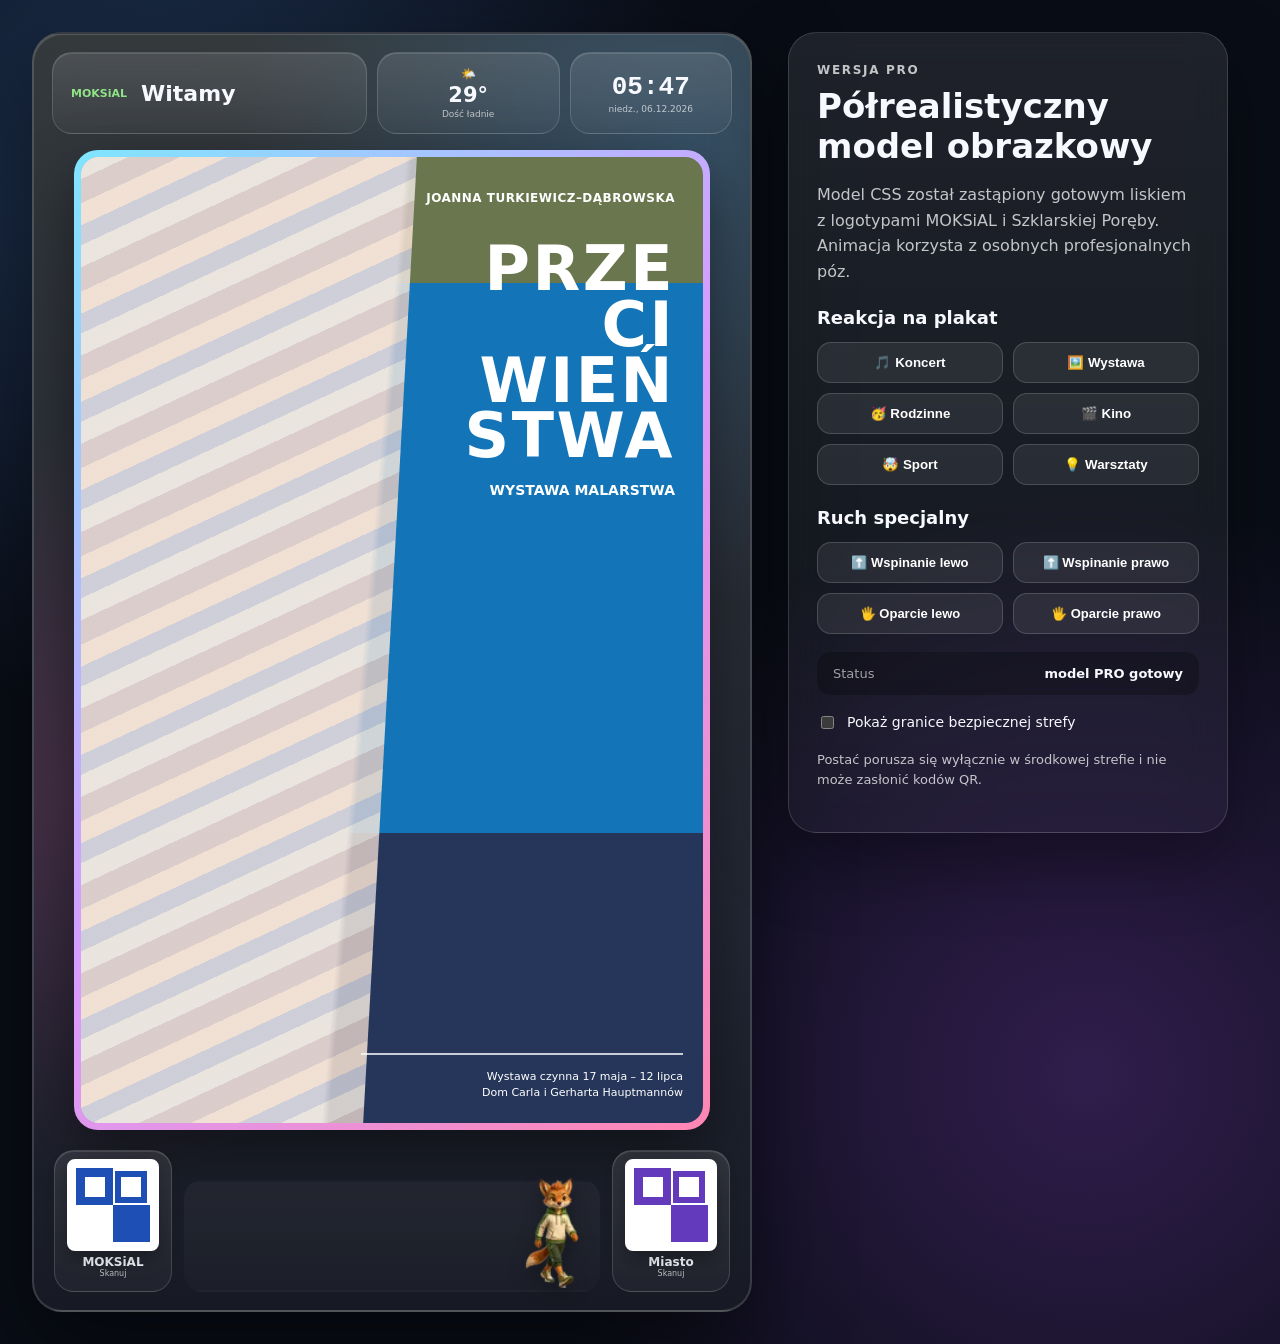
==== commit f7f9ce1e: "Włącz gotową do wdrożenia wersję PRO" ====
--- a/index.html
+++ b/index.html
@@ -3,14 +3,9 @@
 <head>
   <meta charset="utf-8">
   <meta name="viewport" content="width=device-width, initial-scale=1">
-  <title>Interaktywny Stworek — prototyp ruchu</title>
-  <link rel="stylesheet" href="demo.css?v=7">
-  <link rel="stylesheet" href="src/mascot-v3.css?v=7">
-  <link rel="stylesheet" href="src/mascot-v4-overrides.css?v=7">
-  <link rel="stylesheet" href="src/mascot-v5-overrides.css?v=7">
-  <link rel="stylesheet" href="src/mascot-v6-model.css?v=7">
-  <link rel="stylesheet" href="src/mascot-v6-polish.css?v=7">
-  <link rel="stylesheet" href="src/mascot-v7-preteen.css?v=7">
+  <title>Interaktywny Stworek PRO</title>
+  <link rel="stylesheet" href="demo.css?v=pro1">
+  <link rel="stylesheet" href="src/mascot-pro.css?v=pro1">
 </head>
 <body>
   <main class="workspace">
@@ -39,9 +34,9 @@
     </section>
 
     <aside class="panel">
-      <p class="panel__kicker">Wersja 7</p>
-      <h2>Model dla wieku 10–12 lat</h2>
-      <p>Postać ma smuklejsze proporcje, mniejszą głowę, dłuższe kończyny, mniej infantylną twarz oraz bardziej młodzieżowy strój.</p>
+      <p class="panel__kicker">Wersja PRO</p>
+      <h2>Półrealistyczny model obrazkowy</h2>
+      <p>Model CSS został zastąpiony gotowym liskiem z logotypami MOKSiAL i Szklarskiej Poręby. Animacja korzysta z osobnych profesjonalnych póz.</p>
 
       <h3>Reakcja na plakat</h3>
       <div class="panel__buttons">
@@ -55,23 +50,19 @@
 
       <h3>Ruch specjalny</h3>
       <div class="panel__buttons panel__buttons--special">
-        <button data-action="climb-left">⬆️ Lewa krawędź</button>
-        <button data-action="climb-right">⬆️ Prawa krawędź</button>
-        <button data-action="lean-left-hand">🖐️ Oprzyj lewy</button>
-        <button data-action="lean-right-hand">🖐️ Oprzyj prawy</button>
-        <button data-action="lean-left-back">🪑 Plecy lewy</button>
-        <button data-action="lean-right-back">🪑 Plecy prawy</button>
+        <button data-action="climb-left">⬆️ Wspinanie lewo</button>
+        <button data-action="climb-right">⬆️ Wspinanie prawo</button>
+        <button data-action="lean-left">🖐️ Oparcie lewo</button>
+        <button data-action="lean-right">🖐️ Oparcie prawo</button>
       </div>
 
-      <div class="panel__status"><span>Status</span><strong id="status">uruchamianie…</strong></div>
+      <div class="panel__status"><span>Status</span><strong id="status">wczytywanie modelu…</strong></div>
       <label class="toggle"><input type="checkbox" id="debug-toggle"> Pokaż granice bezpiecznej strefy</label>
-      <p class="panel__note">Nowy model nadal pozostaje przodem do widza i porusza się wyłącznie w bezpiecznej strefie.</p>
+      <p class="panel__note">Postać porusza się wyłącznie w środkowej strefie i nie może zasłonić kodów QR.</p>
     </aside>
   </main>
 
-  <script src="src/mascot-v3.js?v=7"></script>
-  <script src="src/mascot-v4-patch.js?v=7"></script>
-  <script src="src/mascot-v5-patch.js?v=7"></script>
-  <script src="demo-v5.js?v=7"></script>
+  <script src="src/mascot-pro.js?v=pro1"></script>
+  <script src="demo-pro.js?v=pro1"></script>
 </body>
 </html>
--- a/src/mascot-pro.css
+++ b/src/mascot-pro.css
@@ -0,0 +1 @@
+.pro-mascot-layer{position:absolute;inset:0;z-index:40;pointer-events:none;overflow:visible}.pro-mascot{--pro-width:76px;--pro-height:114px;position:absolute;left:0;bottom:0;width:var(--pro-width);height:var(--pro-height);transform:translate3d(0,0,0);transition:transform 1.65s cubic-bezier(.22,.72,.2,1);will-change:transform;filter:drop-shadow(0 8px 9px rgba(0,0,0,.32))}.pro-mascot__flip{width:100%;height:100%;transform-origin:50% 100%;transition:transform .22s ease}.pro-mascot.facing-left .pro-mascot__flip{transform:scaleX(-1)}.pro-mascot__sprite{width:100%;height:100%;background-repeat:no-repeat;background-size:400% 200%;background-position:0 0;image-rendering:auto;transition:filter .2s ease,opacity .2s ease;opacity:0}.pro-mascot.is-ready .pro-mascot__sprite{opacity:1}.pro-mascot__bubble{position:absolute;left:50%;bottom:94%;min-width:34px;padding:5px 9px;border-radius:999px;background:#fff;color:#172030;font-size:14px;font-weight:900;text-align:center;box-shadow:0 7px 18px rgba(0,0,0,.28);opacity:0;transform:translate(-50%,7px) scale(.8);transition:opacity .2s ease,transform .2s ease;white-space:nowrap}.pro-mascot__bubble:after{content:"";position:absolute;left:50%;top:100%;transform:translateX(-50%);border:6px solid transparent;border-top-color:#fff}.pro-mascot.is-speaking .pro-mascot__bubble{opacity:1;transform:translate(-50%,0) scale(1)}.pro-mascot.state-idle .pro-mascot__sprite{animation:pro-idle 3s ease-in-out infinite}.pro-mascot.state-happy .pro-mascot__sprite{animation:pro-happy .9s ease-in-out 3}.pro-mascot.state-surprised .pro-mascot__sprite{animation:pro-surprised .75s ease-in-out 2}.pro-mascot.state-look-up .pro-mascot__sprite{animation:pro-look 1.8s ease-in-out infinite}.pro-mascot.state-climb .pro-mascot__sprite{animation:pro-climb 1s ease-in-out infinite}.pro-mascot.state-lean .pro-mascot__sprite{animation:pro-lean 2.1s ease-in-out infinite}@keyframes pro-idle{0%,100%{transform:translateY(0)}50%{transform:translateY(-1px)}}@keyframes pro-happy{0%,100%{transform:translateY(0) scale(1)}50%{transform:translateY(-3px) scale(1.015)}}@keyframes pro-surprised{0%,100%{transform:scale(1)}50%{transform:scale(1.025)}}@keyframes pro-look{0%,100%{transform:rotate(0)}50%{transform:rotate(-1.5deg)}}@keyframes pro-climb{0%,100%{transform:translateY(0)}50%{transform:translateY(-2px)}}@keyframes pro-lean{0%,100%{transform:rotate(0)}50%{transform:rotate(.8deg)}}@media(max-width:560px){.pro-mascot{--pro-width:62px;--pro-height:93px}.pro-mascot__bubble{font-size:12px}}@media(prefers-reduced-motion:reduce){.pro-mascot,.pro-mascot *{animation:none!important;transition:none!important}}
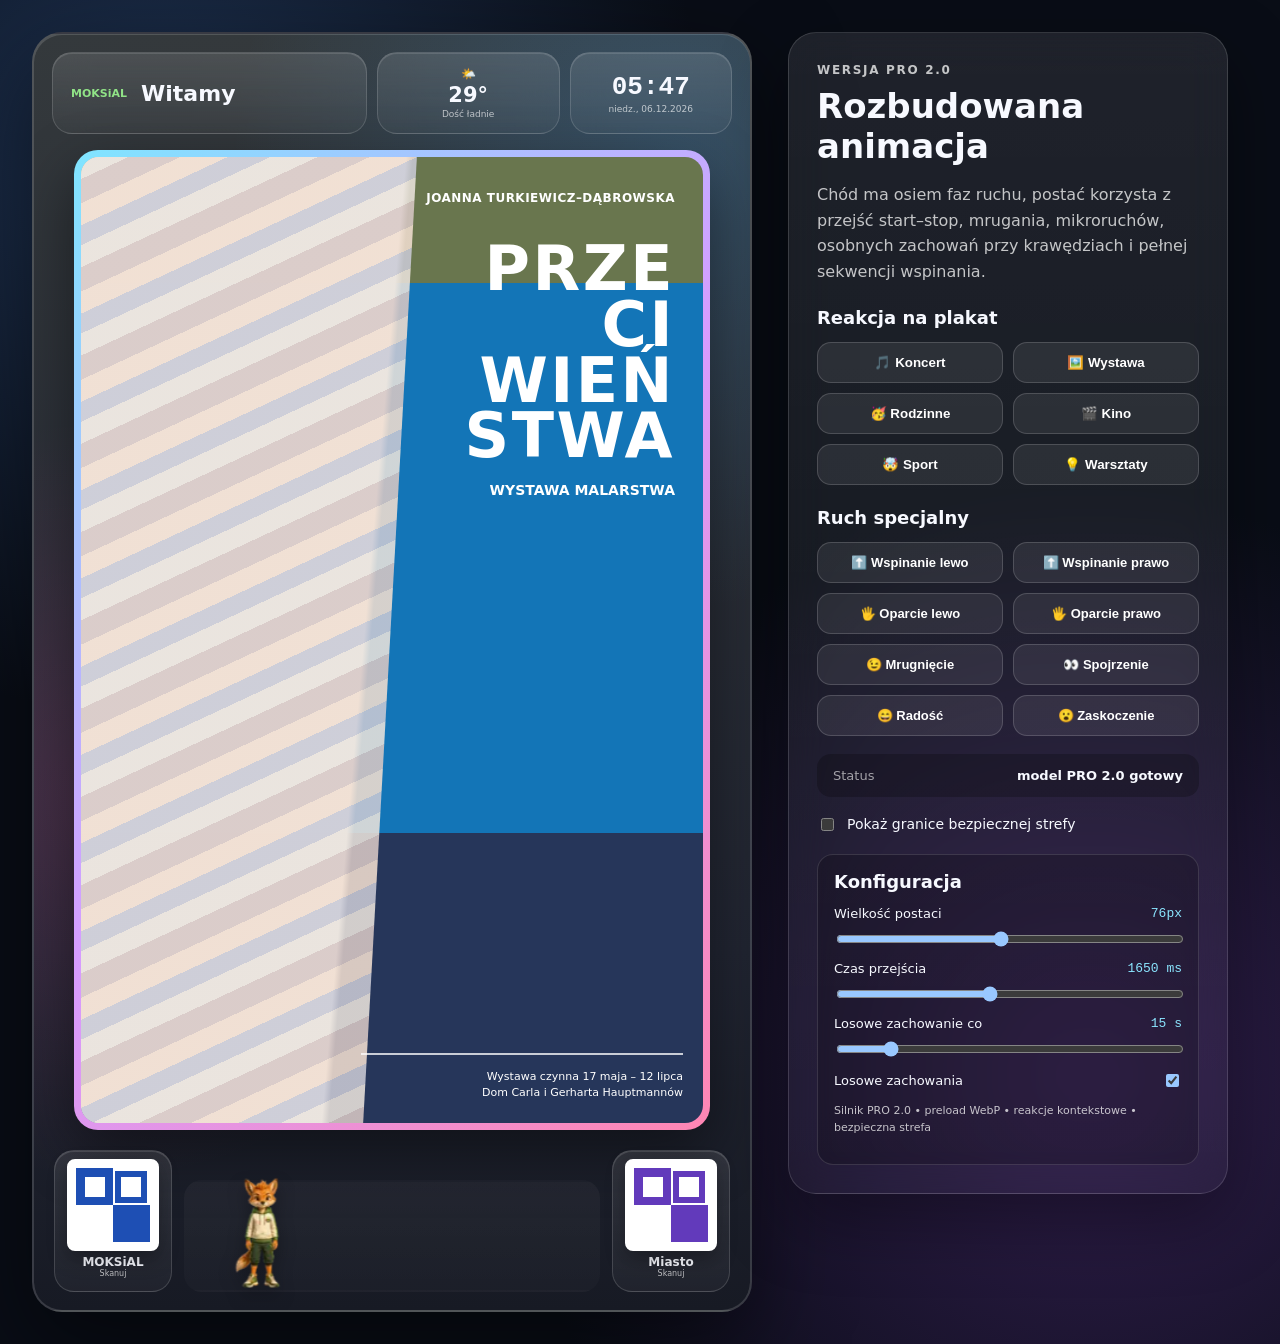
==== commit 52c4eaa3: "Włącz pełną wersję PRO 2.0" ====
--- a/index.html
+++ b/index.html
@@ -3,9 +3,10 @@
 <head>
   <meta charset="utf-8">
   <meta name="viewport" content="width=device-width, initial-scale=1">
-  <title>Interaktywny Stworek PRO</title>
-  <link rel="stylesheet" href="demo.css?v=pro1">
-  <link rel="stylesheet" href="src/mascot-pro.css?v=pro1">
+  <title>Interaktywny Stworek PRO 2.0</title>
+  <link rel="stylesheet" href="demo.css?v=pro2">
+  <link rel="stylesheet" href="src/mascot-pro.css?v=pro2">
+  <link rel="stylesheet" href="src/pro-panel.css?v=pro2">
 </head>
 <body>
   <main class="workspace">
@@ -34,9 +35,9 @@
     </section>
 
     <aside class="panel">
-      <p class="panel__kicker">Wersja PRO</p>
-      <h2>Półrealistyczny model obrazkowy</h2>
-      <p>Model CSS został zastąpiony gotowym liskiem z logotypami MOKSiAL i Szklarskiej Poręby. Animacja korzysta z osobnych profesjonalnych póz.</p>
+      <p class="panel__kicker">Wersja PRO 2.0</p>
+      <h2>Rozbudowana animacja</h2>
+      <p>Chód ma osiem faz ruchu, postać korzysta z przejść start–stop, mrugania, mikroruchów, osobnych zachowań przy krawędziach i pełnej sekwencji wspinania.</p>
 
       <h3>Reakcja na plakat</h3>
       <div class="panel__buttons">
@@ -54,15 +55,28 @@
         <button data-action="climb-right">⬆️ Wspinanie prawo</button>
         <button data-action="lean-left">🖐️ Oparcie lewo</button>
         <button data-action="lean-right">🖐️ Oparcie prawo</button>
+        <button data-action="blink">😉 Mrugnięcie</button>
+        <button data-action="look">👀 Spojrzenie</button>
+        <button data-action="happy">😄 Radość</button>
+        <button data-action="surprised">😮 Zaskoczenie</button>
       </div>
 
       <div class="panel__status"><span>Status</span><strong id="status">wczytywanie modelu…</strong></div>
       <label class="toggle"><input type="checkbox" id="debug-toggle"> Pokaż granice bezpiecznej strefy</label>
-      <p class="panel__note">Postać porusza się wyłącznie w środkowej strefie i nie może zasłonić kodów QR.</p>
+
+      <section class="pro-settings">
+        <h3>Konfiguracja</h3>
+        <label class="pro-setting"><span>Wielkość postaci</span><output id="setting-width-value">76px</output><input id="setting-width" type="range" min="58" max="96" value="76"></label>
+        <label class="pro-setting"><span>Czas przejścia</span><output id="setting-speed-value">1650 ms</output><input id="setting-speed" type="range" min="900" max="2600" step="50" value="1650"></label>
+        <label class="pro-setting"><span>Losowe zachowanie co</span><output id="setting-idle-value">15 s</output><input id="setting-idle" type="range" min="10" max="45" value="15"></label>
+        <label class="pro-setting pro-setting--check"><span>Losowe zachowania</span><input id="setting-random" type="checkbox" checked></label>
+        <p class="pro-version">Silnik PRO 2.0 • preload WebP • reakcje kontekstowe • bezpieczna strefa</p>
+      </section>
     </aside>
   </main>
 
-  <script src="src/mascot-pro.js?v=pro1"></script>
-  <script src="demo-pro.js?v=pro1"></script>
+  <script src="src/pro-settings.js?v=pro2"></script>
+  <script src="src/mascot-pro.js?v=pro2"></script>
+  <script src="demo-pro-v2.js?v=pro2"></script>
 </body>
 </html>
--- a/src/mascot-pro.css
+++ b/src/mascot-pro.css
@@ -1 +1 @@
-.pro-mascot-layer{position:absolute;inset:0;z-index:40;pointer-events:none;overflow:visible}.pro-mascot{--pro-width:76px;--pro-height:114px;position:absolute;left:0;bottom:0;width:var(--pro-width);height:var(--pro-height);transform:translate3d(0,0,0);transition:transform 1.65s cubic-bezier(.22,.72,.2,1);will-change:transform;filter:drop-shadow(0 8px 9px rgba(0,0,0,.32))}.pro-mascot__flip{width:100%;height:100%;transform-origin:50% 100%;transition:transform .22s ease}.pro-mascot.facing-left .pro-mascot__flip{transform:scaleX(-1)}.pro-mascot__sprite{width:100%;height:100%;background-repeat:no-repeat;background-size:400% 200%;background-position:0 0;image-rendering:auto;transition:filter .2s ease,opacity .2s ease;opacity:0}.pro-mascot.is-ready .pro-mascot__sprite{opacity:1}.pro-mascot__bubble{position:absolute;left:50%;bottom:94%;min-width:34px;padding:5px 9px;border-radius:999px;background:#fff;color:#172030;font-size:14px;font-weight:900;text-align:center;box-shadow:0 7px 18px rgba(0,0,0,.28);opacity:0;transform:translate(-50%,7px) scale(.8);transition:opacity .2s ease,transform .2s ease;white-space:nowrap}.pro-mascot__bubble:after{content:"";position:absolute;left:50%;top:100%;transform:translateX(-50%);border:6px solid transparent;border-top-color:#fff}.pro-mascot.is-speaking .pro-mascot__bubble{opacity:1;transform:translate(-50%,0) scale(1)}.pro-mascot.state-idle .pro-mascot__sprite{animation:pro-idle 3s ease-in-out infinite}.pro-mascot.state-happy .pro-mascot__sprite{animation:pro-happy .9s ease-in-out 3}.pro-mascot.state-surprised .pro-mascot__sprite{animation:pro-surprised .75s ease-in-out 2}.pro-mascot.state-look-up .pro-mascot__sprite{animation:pro-look 1.8s ease-in-out infinite}.pro-mascot.state-climb .pro-mascot__sprite{animation:pro-climb 1s ease-in-out infinite}.pro-mascot.state-lean .pro-mascot__sprite{animation:pro-lean 2.1s ease-in-out infinite}@keyframes pro-idle{0%,100%{transform:translateY(0)}50%{transform:translateY(-1px)}}@keyframes pro-happy{0%,100%{transform:translateY(0) scale(1)}50%{transform:translateY(-3px) scale(1.015)}}@keyframes pro-surprised{0%,100%{transform:scale(1)}50%{transform:scale(1.025)}}@keyframes pro-look{0%,100%{transform:rotate(0)}50%{transform:rotate(-1.5deg)}}@keyframes pro-climb{0%,100%{transform:translateY(0)}50%{transform:translateY(-2px)}}@keyframes pro-lean{0%,100%{transform:rotate(0)}50%{transform:rotate(.8deg)}}@media(max-width:560px){.pro-mascot{--pro-width:62px;--pro-height:93px}.pro-mascot__bubble{font-size:12px}}@media(prefers-reduced-motion:reduce){.pro-mascot,.pro-mascot *{animation:none!important;transition:none!important}}+.pro-mascot-layer{position:absolute;inset:0;z-index:40;pointer-events:none;overflow:visible}.pro-mascot{--pro-width:76px;--pro-height:114px;position:absolute;left:0;bottom:0;width:var(--pro-width);height:var(--pro-height);transform:translate3d(0,0,0);transition:transform 1.65s cubic-bezier(.22,.72,.2,1);will-change:transform;filter:drop-shadow(0 8px 9px rgba(0,0,0,.32))}.pro-mascot__flip{position:relative;width:100%;height:100%;transform-origin:50% 100%;transition:transform .22s ease}.pro-mascot.facing-left .pro-mascot__flip{transform:scaleX(-1)}.pro-mascot.turning .pro-mascot__flip{animation:pro-turn .26s ease}.pro-mascot__sprite{position:absolute;inset:0;background-repeat:no-repeat;background-size:400% 200%;background-position:0 0;image-rendering:auto;opacity:0;transition:opacity .095s linear,transform .15s ease,filter .2s ease}.pro-mascot.is-ready .pro-mascot__sprite.is-active{opacity:1}.pro-mascot__loading{position:absolute;left:50%;bottom:4px;width:28px;height:28px;border:3px solid rgba(255,255,255,.35);border-top-color:#fff;border-radius:50%;transform:translateX(-50%);animation:pro-spin .8s linear infinite}.pro-mascot.is-ready .pro-mascot__loading{display:none}.pro-mascot__blink{position:absolute;inset:0;opacity:0;transition:opacity .05s linear;z-index:3}.pro-mascot__blink:before,.pro-mascot__blink:after{content:"";position:absolute;top:18.2%;width:11%;height:2.4%;border-radius:999px;background:#6e351b;box-shadow:0 1px 1px rgba(255,255,255,.25)}.pro-mascot__blink:before{left:39.5%}.pro-mascot__blink:after{right:39.5%}.pro-mascot.is-blinking .pro-mascot__blink{opacity:1}.pro-mascot__bubble{position:absolute;left:50%;bottom:94%;min-width:34px;padding:5px 9px;border-radius:999px;background:#fff;color:#172030;font-size:14px;font-weight:900;text-align:center;box-shadow:0 7px 18px rgba(0,0,0,.28);opacity:0;transform:translate(-50%,7px) scale(.8);transition:opacity .2s ease,transform .2s ease;white-space:nowrap;z-index:5}.pro-mascot__bubble:after{content:"";position:absolute;left:50%;top:100%;transform:translateX(-50%);border:6px solid transparent;border-top-color:#fff}.pro-mascot.is-speaking .pro-mascot__bubble{opacity:1;transform:translate(-50%,0) scale(1)}.pro-mascot.state-idle .pro-mascot__flip{animation:pro-idle 3.2s ease-in-out infinite}.pro-mascot.state-happy .pro-mascot__flip{animation:pro-happy .95s ease-in-out 3}.pro-mascot.state-surprised .pro-mascot__flip{animation:pro-surprised .78s ease-in-out 2}.pro-mascot.state-look-up .pro-mascot__flip{animation:pro-look 1.8s ease-in-out infinite}.pro-mascot.state-climb .pro-mascot__flip{animation:pro-climb .95s ease-in-out infinite}.pro-mascot.state-lean-left .pro-mascot__flip{transform-origin:10% 100%;animation:pro-lean-left 2.1s ease-in-out infinite}.pro-mascot.state-lean-right .pro-mascot__flip{transform-origin:90% 100%;animation:pro-lean-right 2.1s ease-in-out infinite}.pro-mascot.state-dance .pro-mascot__flip{animation:pro-dance .8s ease-in-out infinite}.pro-mascot.is-paused,.pro-mascot.is-paused *{animation-play-state:paused!important}@keyframes pro-spin{to{transform:translateX(-50%) rotate(360deg)}}@keyframes pro-turn{0%,100%{transform:scaleX(var(--turn-end,1))}50%{transform:scaleX(.72)}}@keyframes pro-idle{0%,100%{transform:translateY(0)}50%{transform:translateY(-1px)}}@keyframes pro-happy{0%,100%{transform:translateY(0) scale(1)}50%{transform:translateY(-3px) scale(1.015)}}@keyframes pro-surprised{0%,100%{transform:scale(1)}50%{transform:scale(1.025)}}@keyframes pro-look{0%,100%{transform:rotate(0)}50%{transform:rotate(-1.5deg)}}@keyframes pro-climb{0%,100%{transform:translateY(0)}50%{transform:translateY(-2px)}}@keyframes pro-lean-left{0%,100%{transform:rotate(0)}50%{transform:rotate(-1.8deg)}}@keyframes pro-lean-right{0%,100%{transform:rotate(0)}50%{transform:rotate(1.8deg)}}@keyframes pro-dance{0%,100%{transform:translateX(-1px) rotate(-2deg)}50%{transform:translateX(1px) rotate(2deg)}}@media(max-width:560px){.pro-mascot{--pro-width:62px;--pro-height:93px}.pro-mascot__bubble{font-size:12px}}@media(prefers-reduced-motion:reduce){.pro-mascot,.pro-mascot *{animation:none!important;transition:none!important}}
--- a/src/pro-panel.css
+++ b/src/pro-panel.css
@@ -0,0 +1 @@
+.pro-settings{margin-top:20px;padding:16px;border:1px solid rgba(255,255,255,.13);border-radius:16px;background:rgba(0,0,0,.2)}.pro-settings h3{margin:0 0 14px}.pro-setting{display:grid;grid-template-columns:1fr auto;gap:8px 12px;align-items:center;margin:12px 0;font-size:13px}.pro-setting input[type=range]{grid-column:1/-1;width:100%}.pro-setting output{font-family:ui-monospace,Menlo,monospace;color:#8be6ff}.pro-setting--check{display:flex;justify-content:space-between}.pro-actions{display:grid;grid-template-columns:repeat(3,1fr);gap:8px;margin-top:12px}.pro-actions button{padding:9px;font-size:12px}.pro-version{margin-top:12px;font-size:11px;color:rgba(255,255,255,.45)}
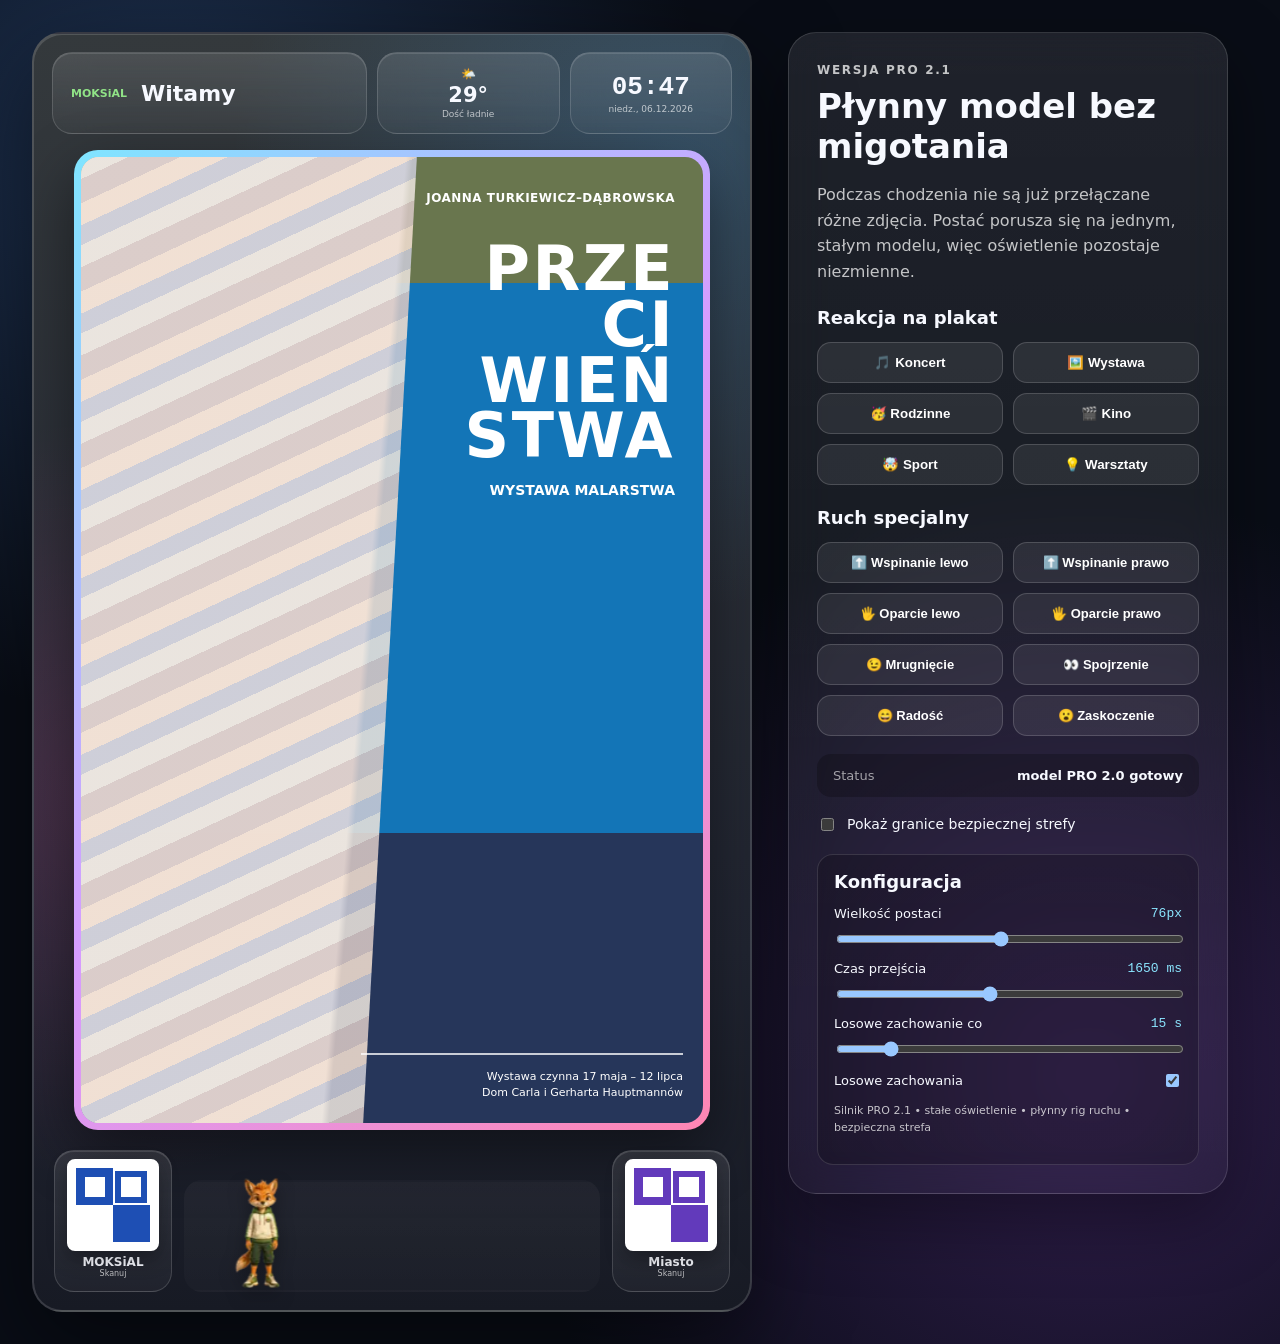
==== commit aaa47bf2: "Włącz płynną wersję PRO 2.1 bez migotania" ====
--- a/index.html
+++ b/index.html
@@ -3,10 +3,11 @@
 <head>
   <meta charset="utf-8">
   <meta name="viewport" content="width=device-width, initial-scale=1">
-  <title>Interaktywny Stworek PRO 2.0</title>
-  <link rel="stylesheet" href="demo.css?v=pro2">
-  <link rel="stylesheet" href="src/mascot-pro.css?v=pro2">
-  <link rel="stylesheet" href="src/pro-panel.css?v=pro2">
+  <title>Interaktywny Stworek PRO 2.1</title>
+  <link rel="stylesheet" href="demo.css?v=pro21">
+  <link rel="stylesheet" href="src/mascot-pro.css?v=pro21">
+  <link rel="stylesheet" href="src/mascot-pro-2-1.css?v=pro21">
+  <link rel="stylesheet" href="src/pro-panel.css?v=pro21">
 </head>
 <body>
   <main class="workspace">
@@ -35,9 +36,9 @@
     </section>
 
     <aside class="panel">
-      <p class="panel__kicker">Wersja PRO 2.0</p>
-      <h2>Rozbudowana animacja</h2>
-      <p>Chód ma osiem faz ruchu, postać korzysta z przejść start–stop, mrugania, mikroruchów, osobnych zachowań przy krawędziach i pełnej sekwencji wspinania.</p>
+      <p class="panel__kicker">Wersja PRO 2.1</p>
+      <h2>Płynny model bez migotania</h2>
+      <p>Podczas chodzenia nie są już przełączane różne zdjęcia. Postać porusza się na jednym, stałym modelu, więc oświetlenie pozostaje niezmienne.</p>
 
       <h3>Reakcja na plakat</h3>
       <div class="panel__buttons">
@@ -70,13 +71,14 @@
         <label class="pro-setting"><span>Czas przejścia</span><output id="setting-speed-value">1650 ms</output><input id="setting-speed" type="range" min="900" max="2600" step="50" value="1650"></label>
         <label class="pro-setting"><span>Losowe zachowanie co</span><output id="setting-idle-value">15 s</output><input id="setting-idle" type="range" min="10" max="45" value="15"></label>
         <label class="pro-setting pro-setting--check"><span>Losowe zachowania</span><input id="setting-random" type="checkbox" checked></label>
-        <p class="pro-version">Silnik PRO 2.0 • preload WebP • reakcje kontekstowe • bezpieczna strefa</p>
+        <p class="pro-version">Silnik PRO 2.1 • stałe oświetlenie • płynny rig ruchu • bezpieczna strefa</p>
       </section>
     </aside>
   </main>
 
-  <script src="src/pro-settings.js?v=pro2"></script>
-  <script src="src/mascot-pro.js?v=pro2"></script>
-  <script src="demo-pro-v2.js?v=pro2"></script>
+  <script src="src/pro-settings.js?v=pro21"></script>
+  <script src="src/mascot-pro.js?v=pro21"></script>
+  <script src="src/mascot-pro-2-1.js?v=pro21"></script>
+  <script src="demo-pro-v2.js?v=pro21"></script>
 </body>
 </html>
--- a/src/mascot-pro-2-1.css
+++ b/src/mascot-pro-2-1.css
@@ -0,0 +1 @@
+.pro-mascot.facing-left .pro-mascot__flip,.pro-mascot.facing-right .pro-mascot__flip{transform:none!important}.pro-mascot.rig-walk .pro-mascot__sprite.is-active{animation:pro-rig-walk 1.05s cubic-bezier(.45,0,.25,1) infinite!important;transform-origin:50% 100%}.pro-mascot.rig-walk:after{content:"";position:absolute;left:50%;bottom:2px;width:46%;height:8px;border-radius:50%;background:rgba(0,0,0,.22);filter:blur(2px);transform:translateX(-50%) scaleX(1);animation:pro-rig-shadow 1.05s ease-in-out infinite;z-index:-1}.pro-mascot.rig-walk .pro-mascot__sprite:not(.is-active){opacity:0!important}.pro-mascot__sprite{transition:opacity .18s ease,filter .2s ease!important}.pro-mascot.direction-left .pro-mascot__sprite.is-active{transform:translateX(-1px) rotate(-.6deg)}.pro-mascot.direction-right .pro-mascot__sprite.is-active{transform:translateX(1px) rotate(.6deg)}@keyframes pro-rig-walk{0%,100%{transform:translateY(0) rotate(-.45deg) scaleX(1) scaleY(1)}25%{transform:translateY(-1px) rotate(.35deg) scaleX(.997) scaleY(1.003)}50%{transform:translateY(0) rotate(.45deg) scaleX(1.002) scaleY(.998)}75%{transform:translateY(-1px) rotate(-.25deg) scaleX(.998) scaleY(1.002)}}@keyframes pro-rig-shadow{0%,100%{opacity:.22;transform:translateX(-50%) scaleX(1)}50%{opacity:.16;transform:translateX(-50%) scaleX(.92)}}
